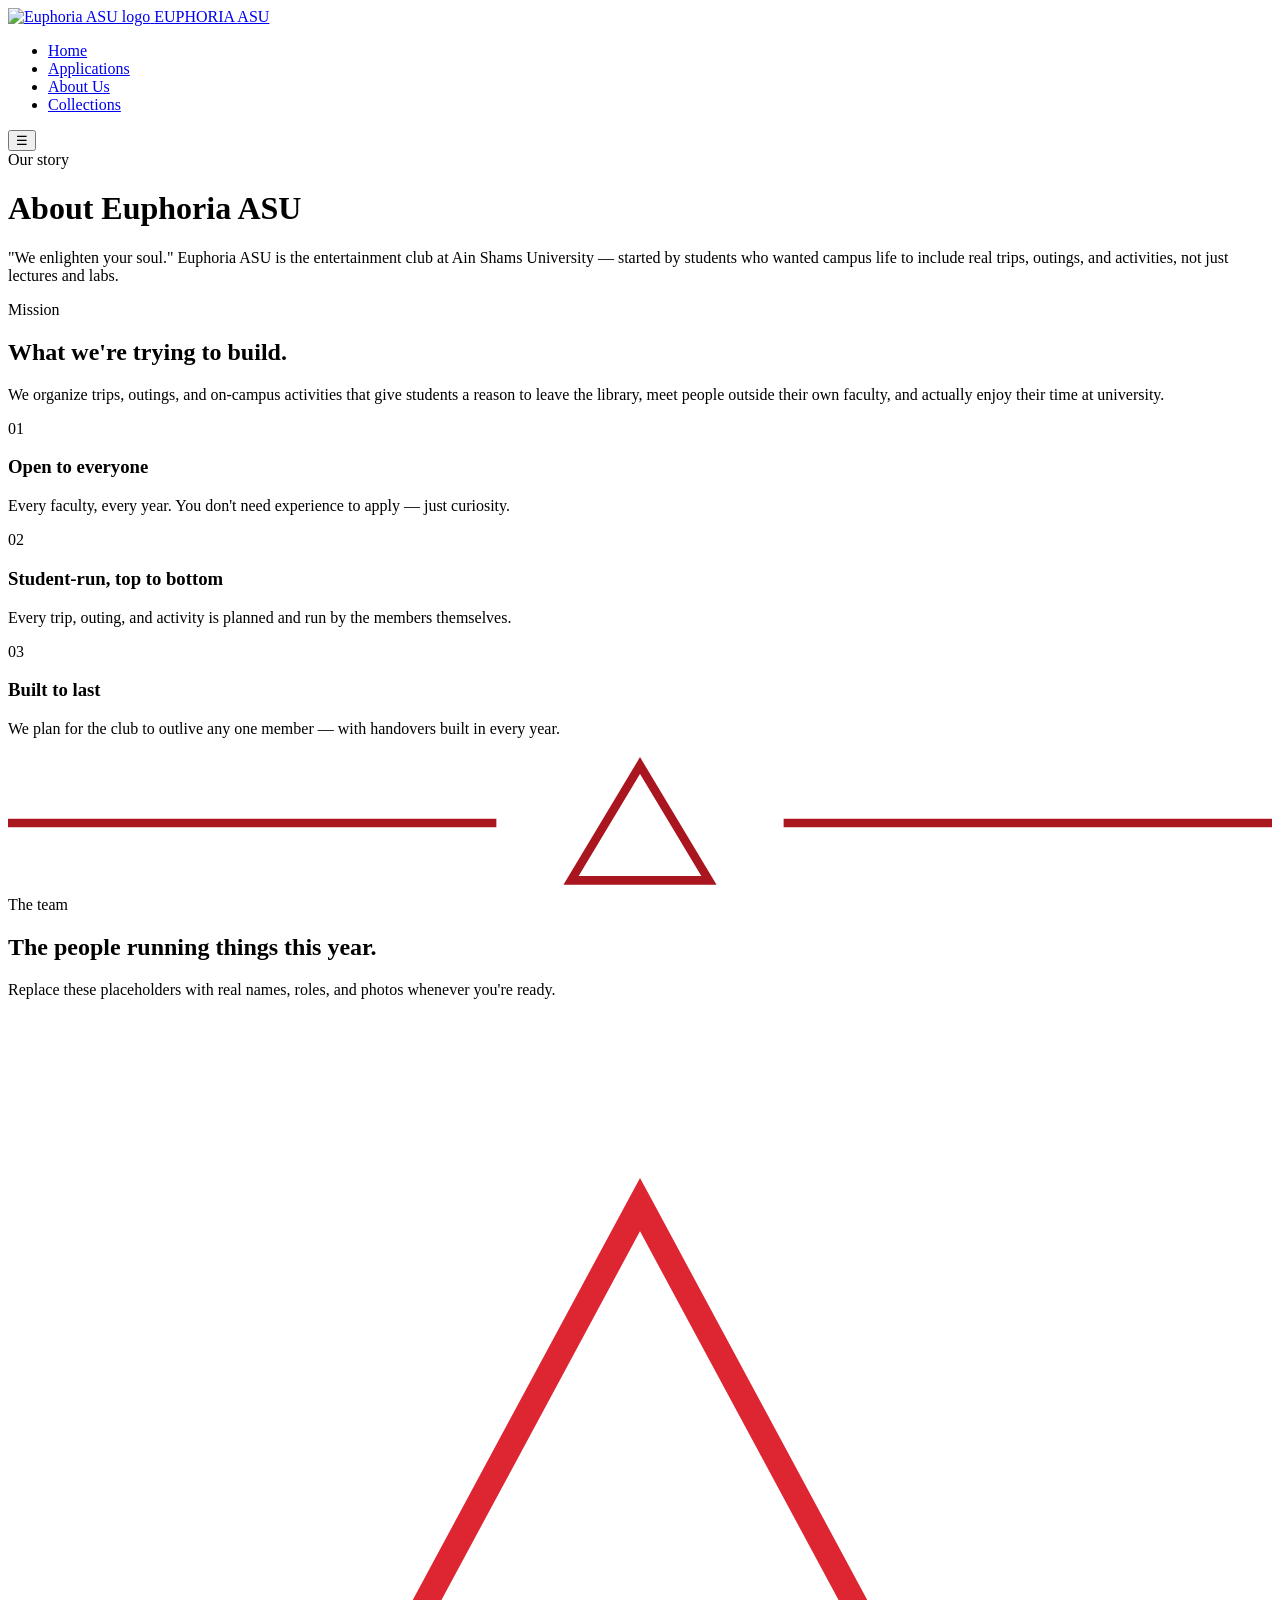
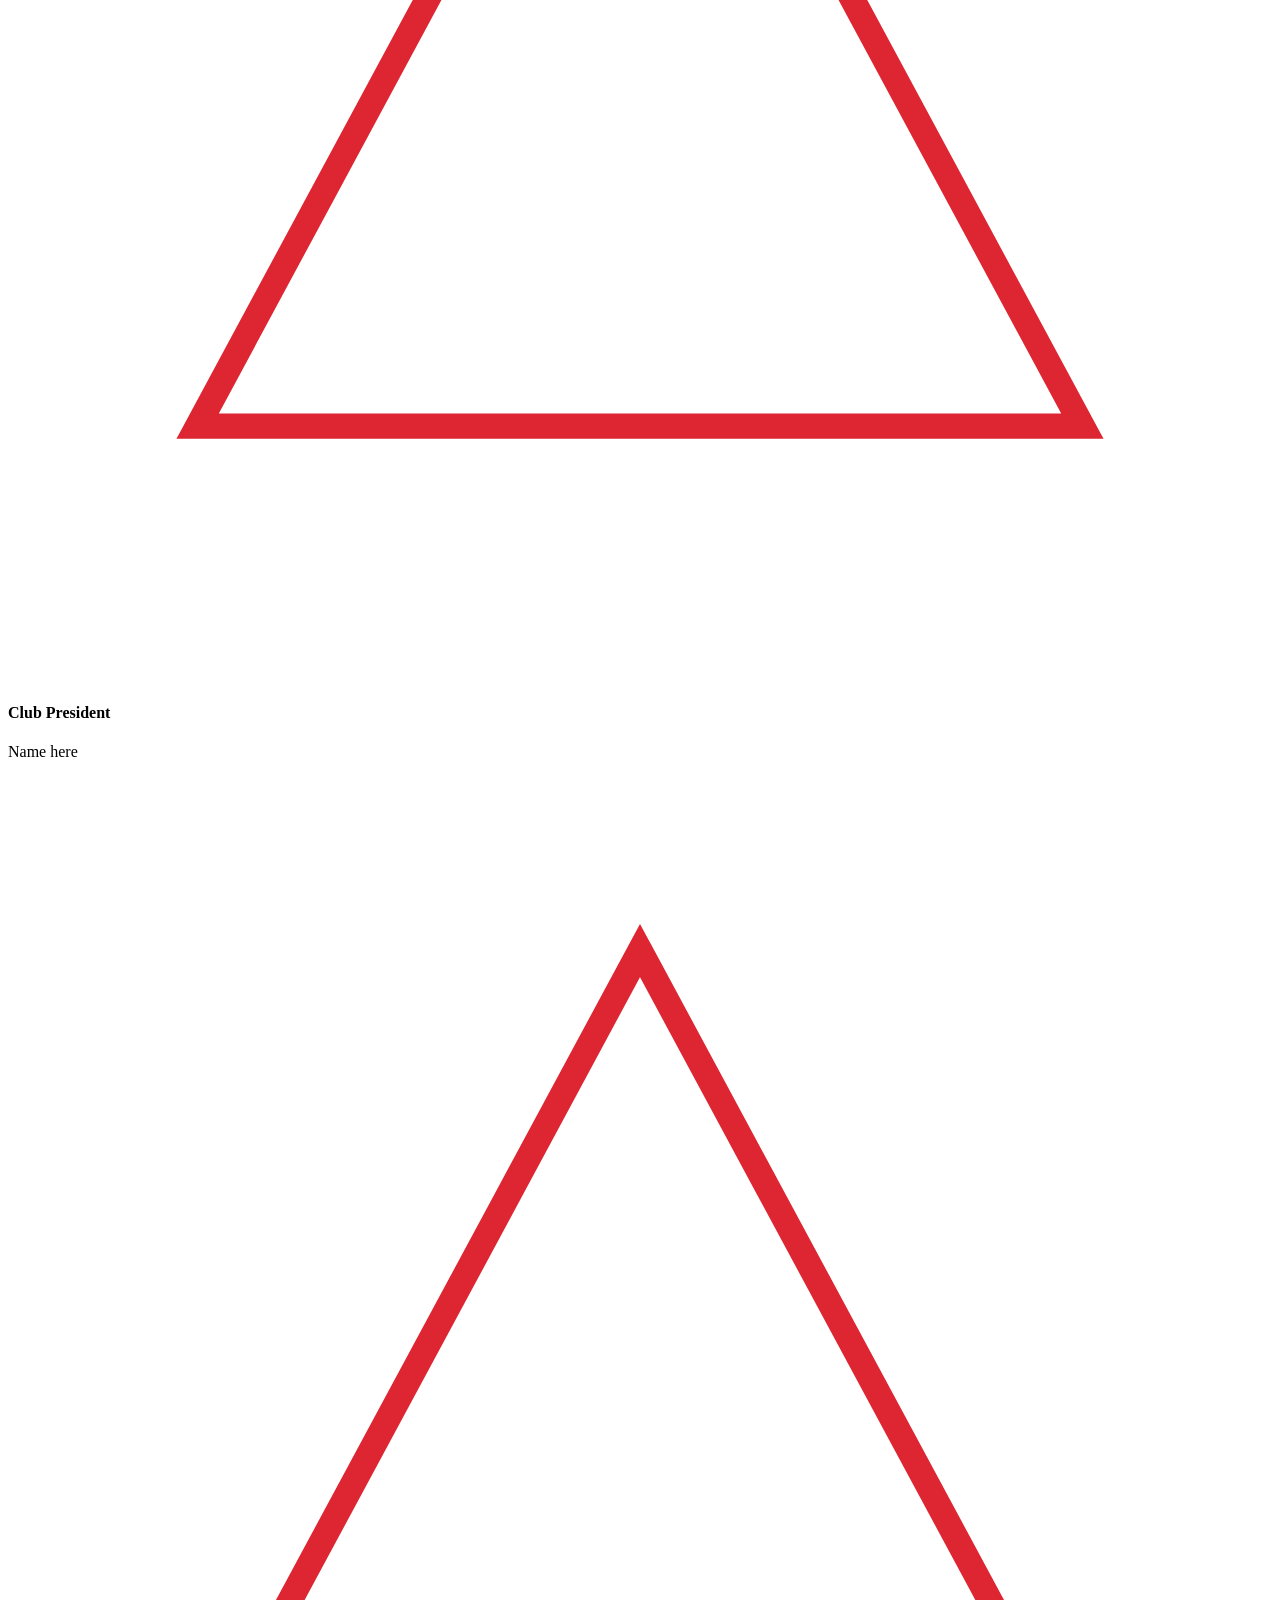
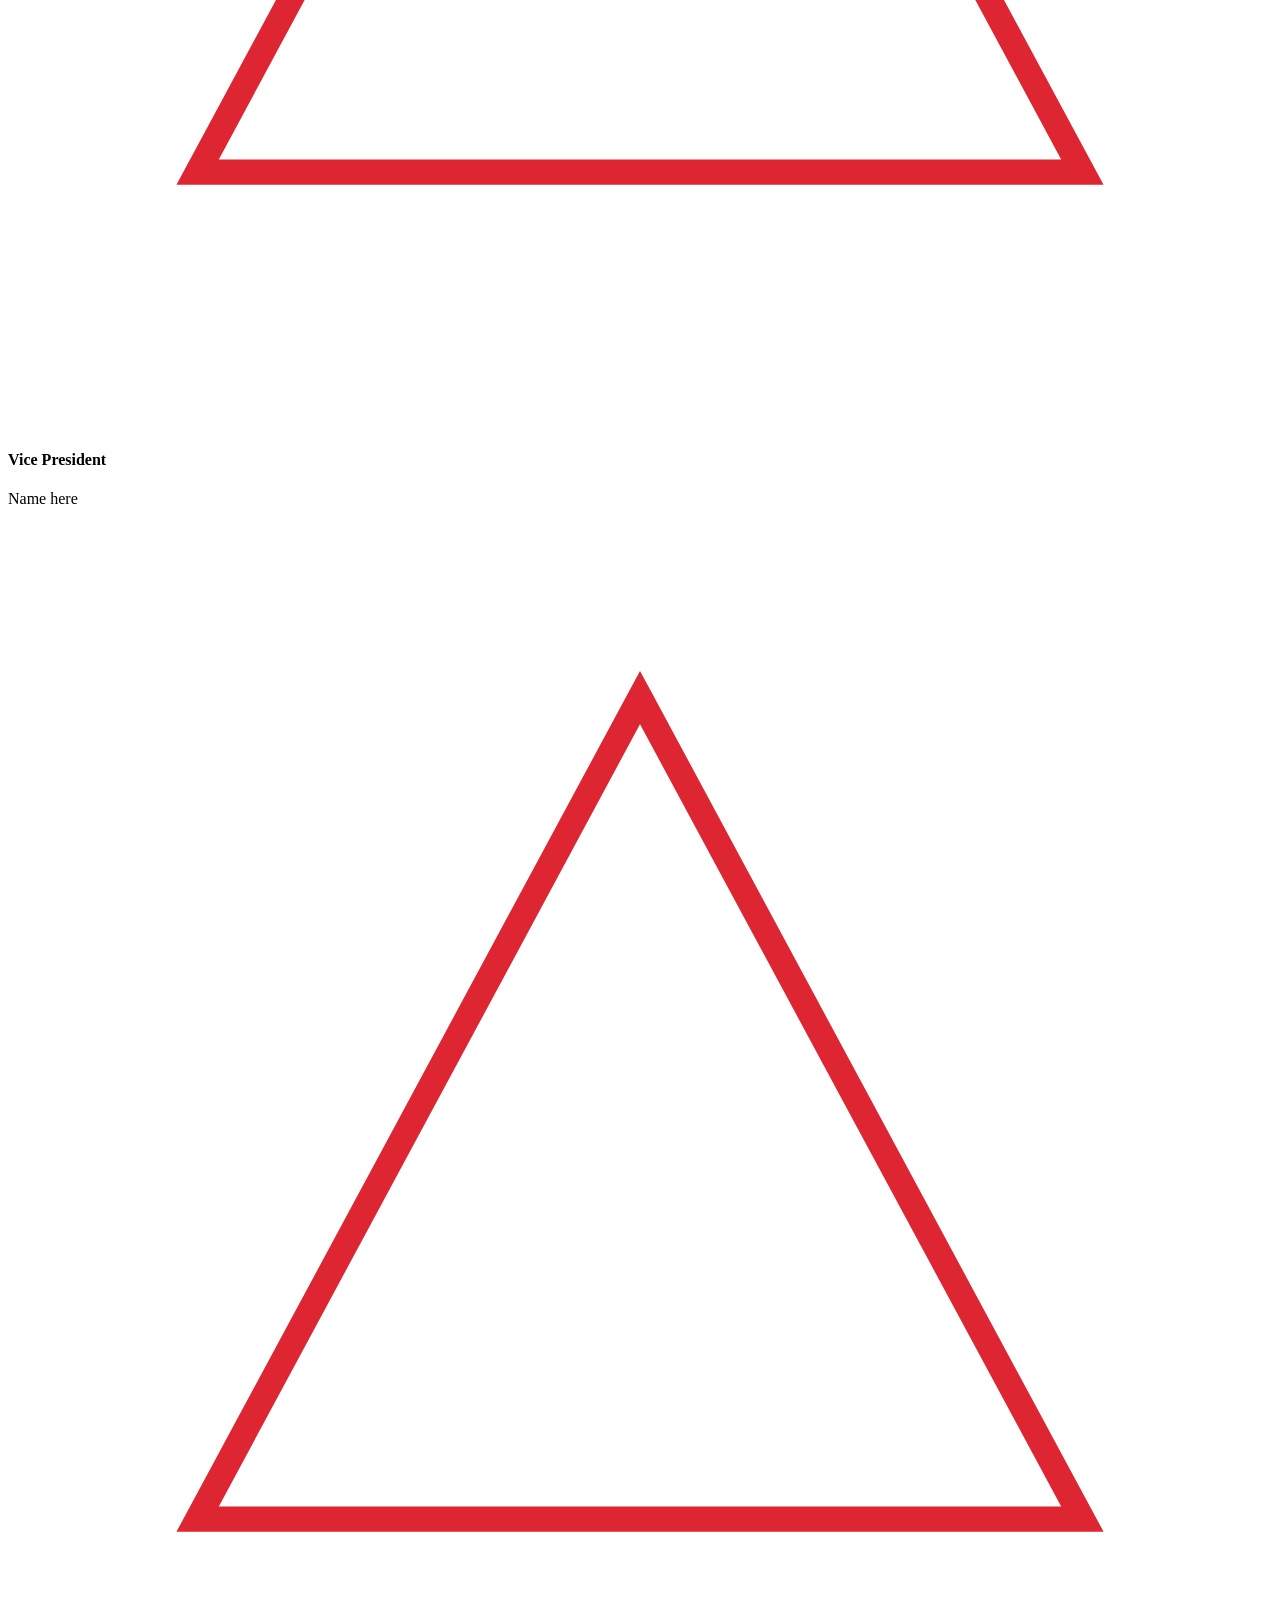
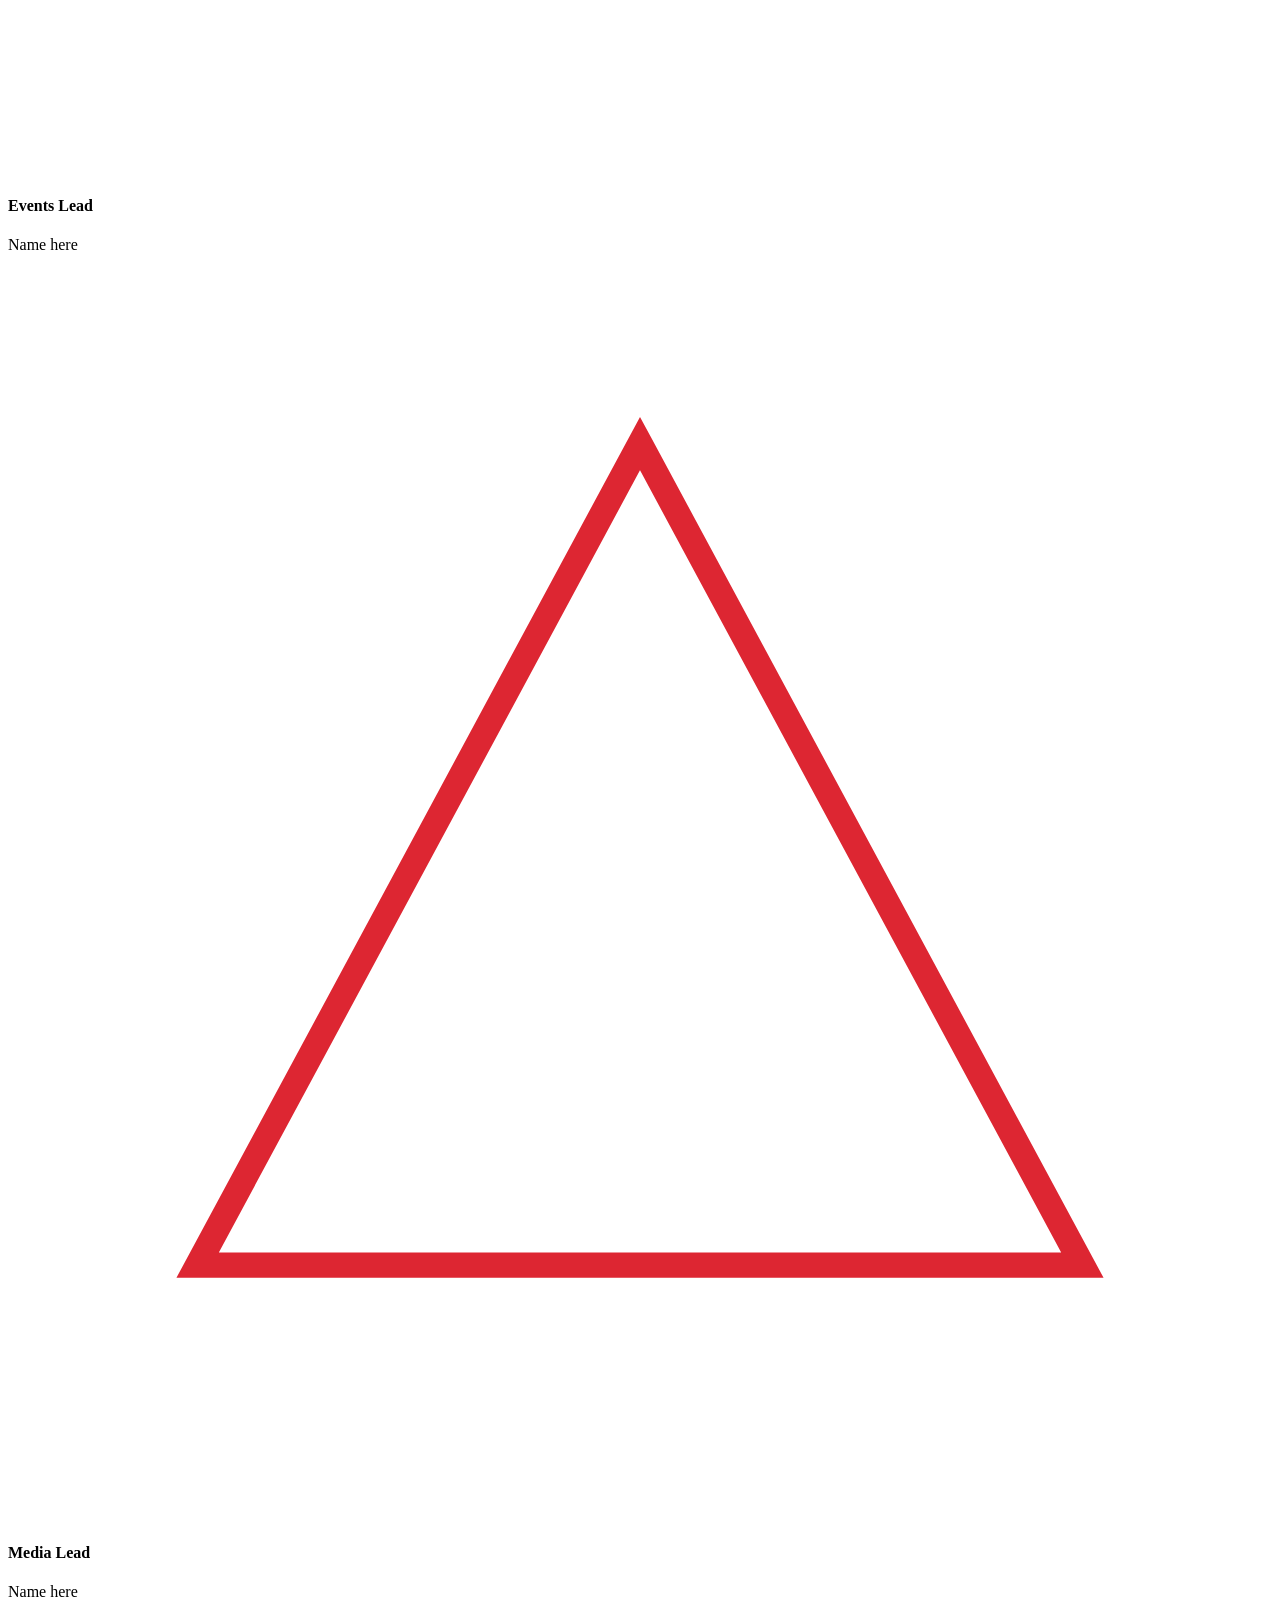
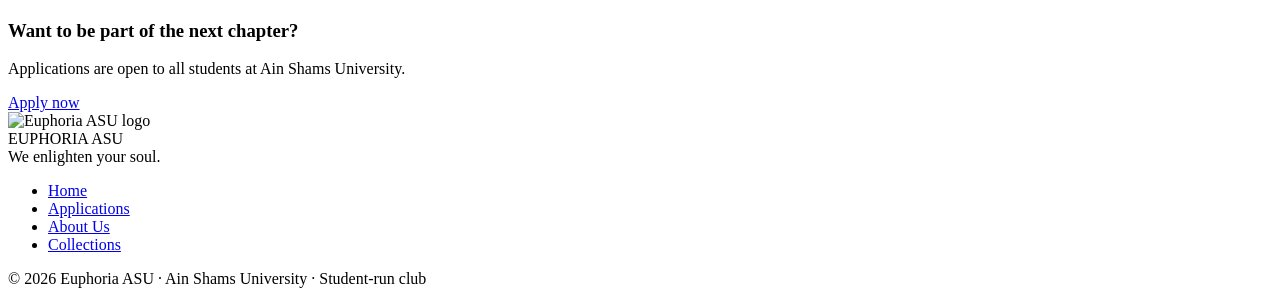
==== about.html @ 0706fc9a "Add files via upload" ====
<!doctype html>
<html lang="en">
<head>
<meta charset="UTF-8">
<meta name="viewport" content="width=device-width, initial-scale=1.0">
<title>About Us — Euphoria ASU</title>
<meta name="description" content="Learn about Euphoria ASU, a student club at Ain Shams University — our mission, values, and the team behind it.">
<link rel="icon" href="assets/logo.png">
<link rel="preconnect" href="https://fonts.googleapis.com">
<link rel="preconnect" href="https://fonts.gstatic.com" crossorigin>
<link href="https://fonts.googleapis.com/css2?family=Unbounded:wght@500;700&family=Manrope:wght@400;500;700&display=swap" rel="stylesheet">
<link rel="stylesheet" href="css/style.css">
</head>
<body>

<header class="site-header">
  <div class="wrap">
    <a href="index.html" class="brand">
      <img src="assets/logo.png" alt="Euphoria ASU logo">
      <span class="brand-name">EUPHORIA <span>ASU</span></span>
    </a>
    <nav>
      <ul class="nav-links">
        <li><a href="index.html">Home</a></li>
        <li><a href="applications.html">Applications</a></li>
        <li><a href="about.html" class="active">About Us</a></li>
        <li><a href="collections.html">Collections</a></li>
      </ul>
    </nav>
    <button class="nav-toggle" aria-label="Toggle menu">☰</button>
  </div>
</header>

<div class="page-header">
  <div class="wrap">
    <div class="eyebrow">Our story</div>
    <h1>About Euphoria ASU</h1>
    <p class="lede"><em style="color:var(--red-bright); font-style:normal;">"We enlighten your soul."</em> Euphoria ASU is the entertainment club at Ain Shams University — started by students who wanted campus life to include real trips, outings, and activities, not just lectures and labs.</p>
  </div>
</div>

<section class="block">
  <div class="wrap">
    <div class="section-head">
      <div class="eyebrow">Mission</div>
      <h2>What we're trying to build.</h2>
      <p>We organize trips, outings, and on-campus activities that give students a reason to leave the library, meet people outside their own faculty, and actually enjoy their time at university.</p>
    </div>
    <div class="grid-3">
      <div class="cell">
        <span class="num">01</span>
        <h3>Open to everyone</h3>
        <p>Every faculty, every year. You don't need experience to apply — just curiosity.</p>
      </div>
      <div class="cell">
        <span class="num">02</span>
        <h3>Student-run, top to bottom</h3>
        <p>Every trip, outing, and activity is planned and run by the members themselves.</p>
      </div>
      <div class="cell">
        <span class="num">03</span>
        <h3>Built to last</h3>
        <p>We plan for the club to outlive any one member — with handovers built in every year.</p>
      </div>
    </div>
  </div>
</section>

<div class="divider">
  <svg viewBox="0 0 220 24" xmlns="http://www.w3.org/2000/svg" fill="none" stroke="#a91620" stroke-width="1.5">
    <line x1="0" y1="12" x2="85" y2="12"/>
    <polygon points="110,2 122,22 98,22"/>
    <line x1="135" y1="12" x2="220" y2="12"/>
  </svg>
</div>

<section class="block">
  <div class="wrap">
    <div class="section-head">
      <div class="eyebrow">The team</div>
      <h2>The people running things this year.</h2>
      <p>Replace these placeholders with real names, roles, and photos whenever you're ready.</p>
    </div>
    <div class="team-grid">
      <div class="team-card">
        <div class="team-avatar">
          <svg viewBox="0 0 100 100" fill="none" stroke="#dd2632" stroke-width="2"><polygon points="50,15 85,80 15,80"/></svg>
        </div>
        <h4>Club President</h4>
        <div class="role">Name here</div>
      </div>
      <div class="team-card">
        <div class="team-avatar">
          <svg viewBox="0 0 100 100" fill="none" stroke="#dd2632" stroke-width="2"><polygon points="50,15 85,80 15,80"/></svg>
        </div>
        <h4>Vice President</h4>
        <div class="role">Name here</div>
      </div>
      <div class="team-card">
        <div class="team-avatar">
          <svg viewBox="0 0 100 100" fill="none" stroke="#dd2632" stroke-width="2"><polygon points="50,15 85,80 15,80"/></svg>
        </div>
        <h4>Events Lead</h4>
        <div class="role">Name here</div>
      </div>
      <div class="team-card">
        <div class="team-avatar">
          <svg viewBox="0 0 100 100" fill="none" stroke="#dd2632" stroke-width="2"><polygon points="50,15 85,80 15,80"/></svg>
        </div>
        <h4>Media Lead</h4>
        <div class="role">Name here</div>
      </div>
    </div>
  </div>
</section>

<section class="block">
  <div class="wrap">
    <div class="banner">
      <div>
        <h3>Want to be part of the next chapter?</h3>
        <p>Applications are open to all students at Ain Shams University.</p>
      </div>
      <a href="applications.html" class="btn btn-primary">Apply now</a>
    </div>
  </div>
</section>

<footer class="site-footer">
  <div class="wrap">
    <div class="footer-top">
      <div class="footer-brand">
        <img src="assets/logo.png" alt="Euphoria ASU logo">
        <div>
          <span class="brand-name">EUPHORIA <span>ASU</span></span>
          <div class="footer-tagline">We enlighten your soul.</div>
        </div>
      </div>
      <ul class="footer-links">
        <li><a href="index.html">Home</a></li>
        <li><a href="applications.html">Applications</a></li>
        <li><a href="about.html">About Us</a></li>
        <li><a href="collections.html">Collections</a></li>
      </ul>
    </div>
    <div class="footer-bottom">
      &copy; <span id="year"></span> Euphoria ASU · Ain Shams University · Student-run club
    </div>
  </div>
</footer>

<script src="js/main.js"></script>
<script>document.getElementById("year").textContent = new Date().getFullYear();</script>
</body>
</html>
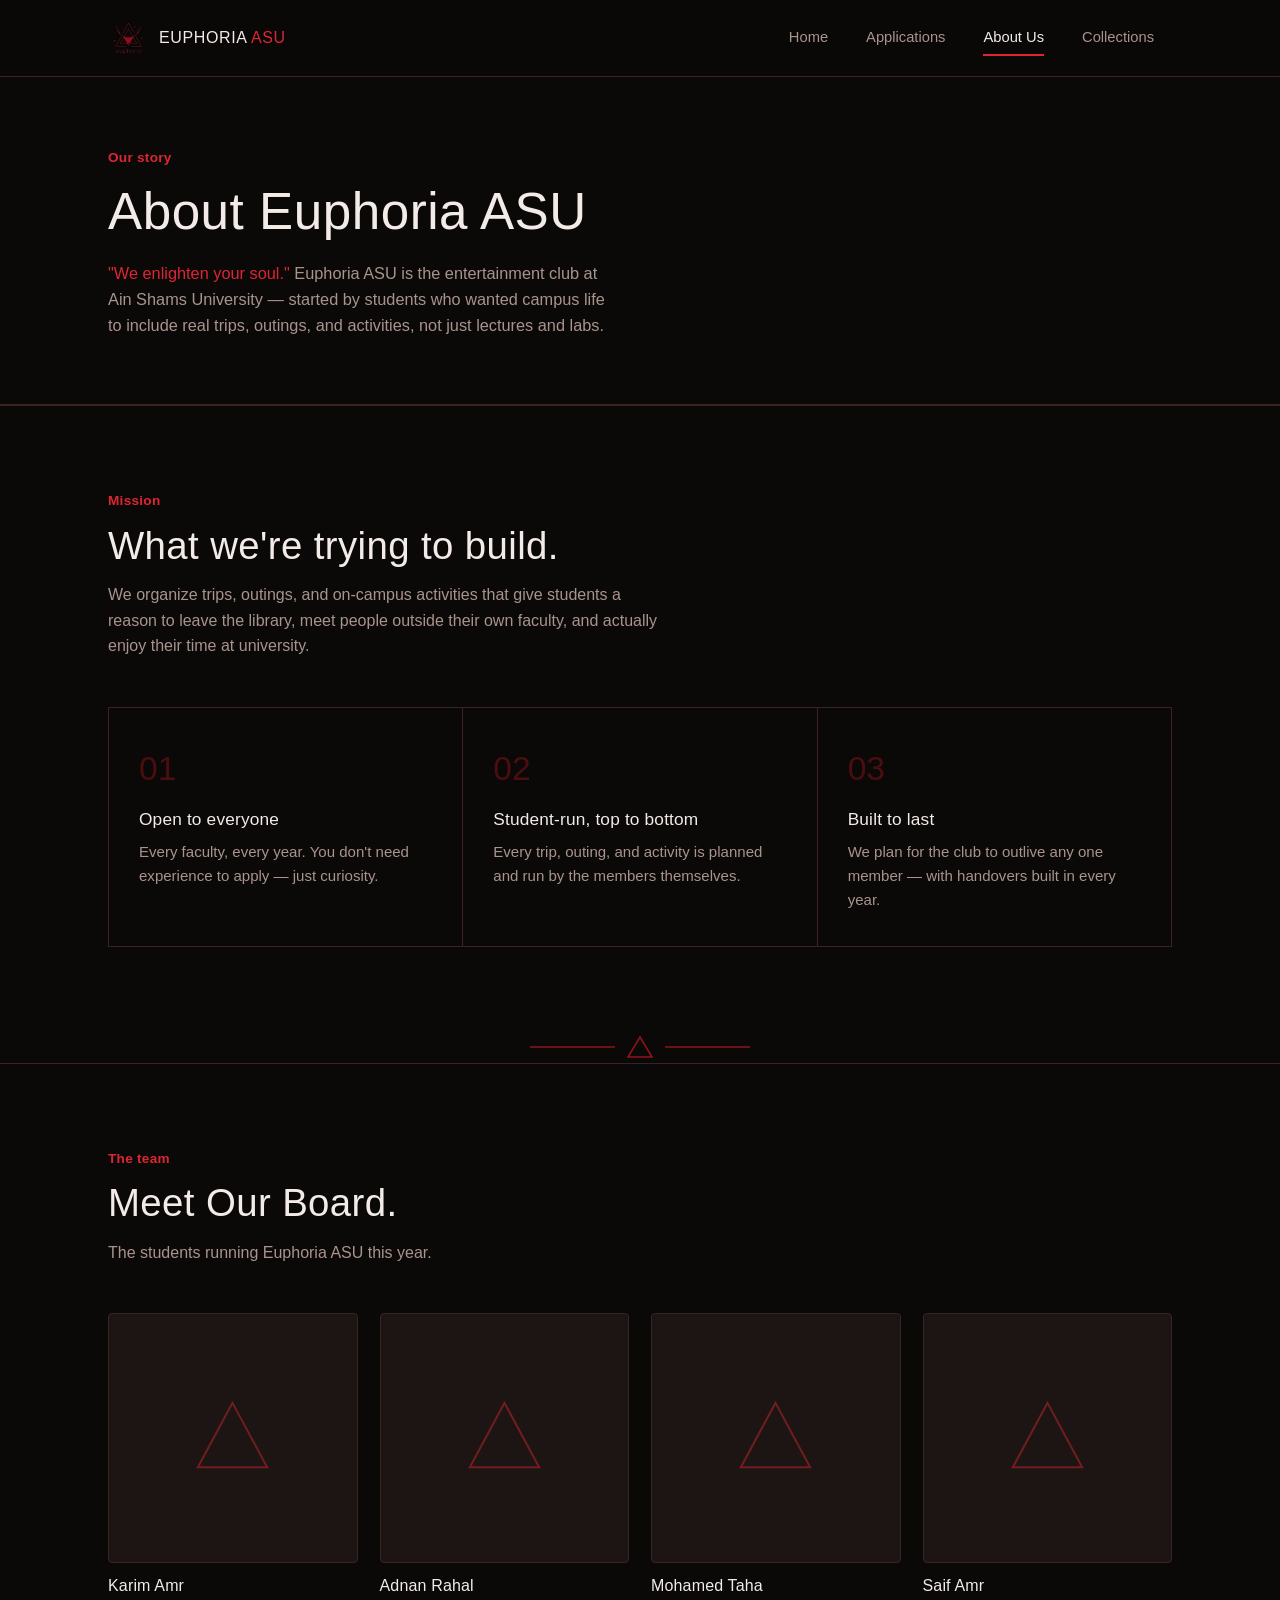
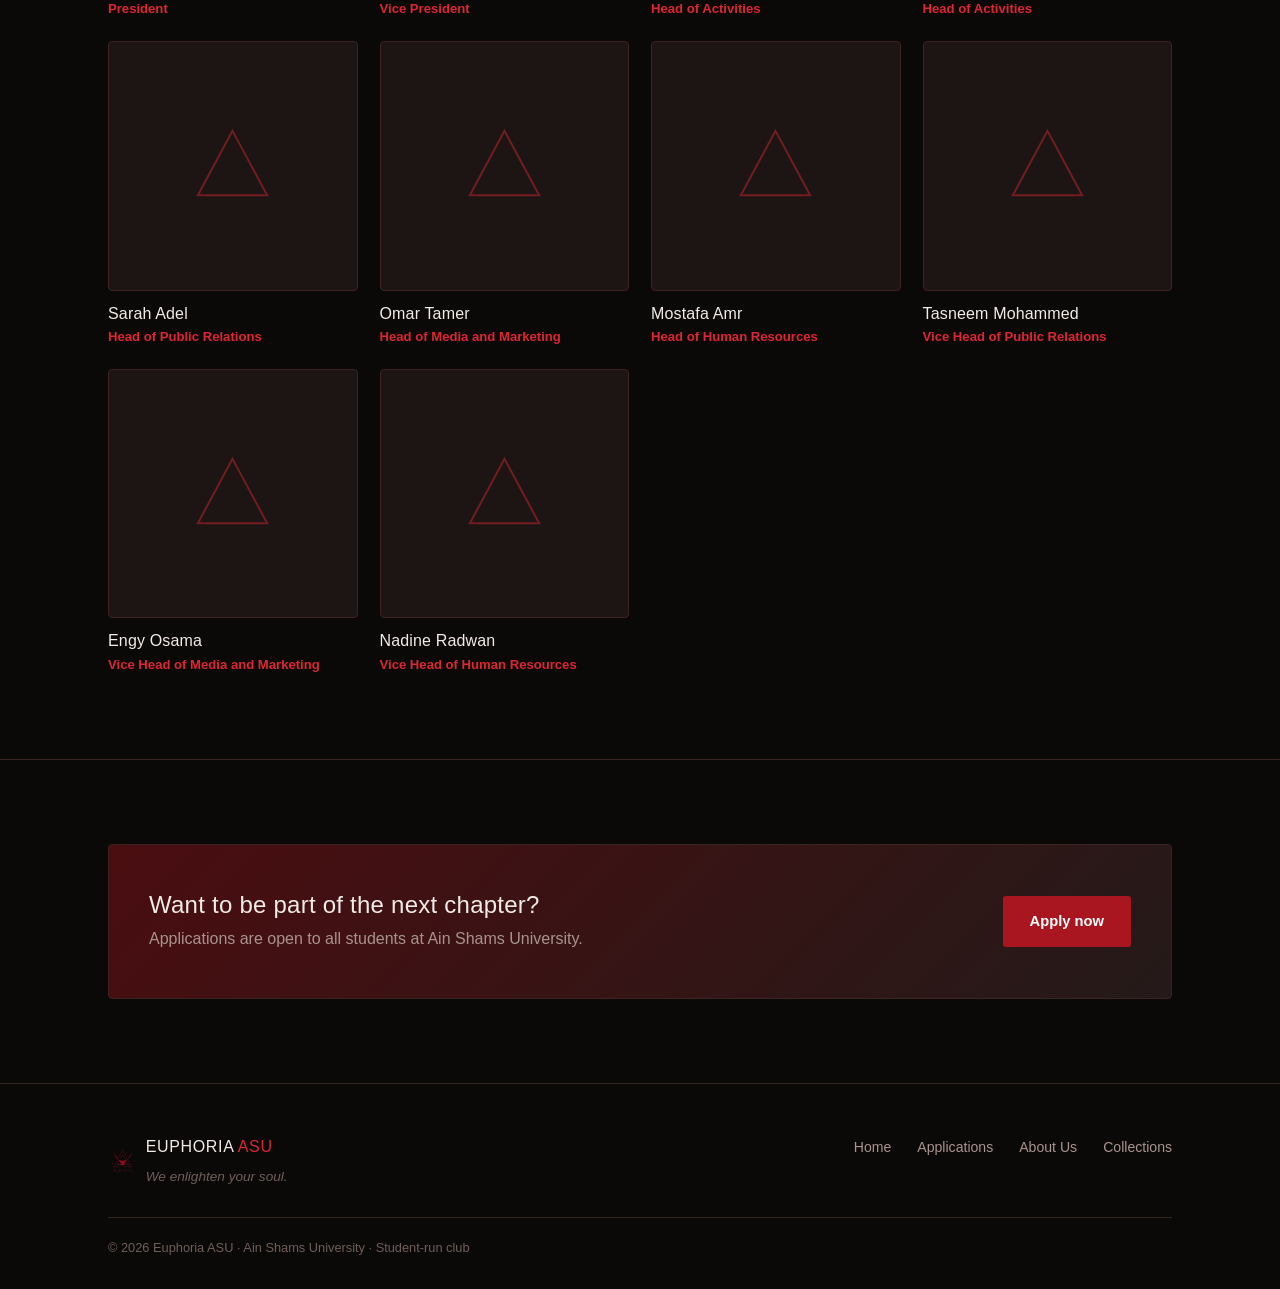
==== commit 25565a6d: "Add files via upload" ====
--- a/about.html
+++ b/about.html
@@ -41,23 +41,23 @@
 
 <section class="block">
   <div class="wrap">
-    <div class="section-head">
+    <div class="section-head reveal">
       <div class="eyebrow">Mission</div>
       <h2>What we're trying to build.</h2>
       <p>We organize trips, outings, and on-campus activities that give students a reason to leave the library, meet people outside their own faculty, and actually enjoy their time at university.</p>
     </div>
     <div class="grid-3">
-      <div class="cell">
+      <div class="cell reveal">
         <span class="num">01</span>
         <h3>Open to everyone</h3>
         <p>Every faculty, every year. You don't need experience to apply — just curiosity.</p>
       </div>
-      <div class="cell">
+      <div class="cell reveal">
         <span class="num">02</span>
         <h3>Student-run, top to bottom</h3>
         <p>Every trip, outing, and activity is planned and run by the members themselves.</p>
       </div>
-      <div class="cell">
+      <div class="cell reveal">
         <span class="num">03</span>
         <h3>Built to last</h3>
         <p>We plan for the club to outlive any one member — with handovers built in every year.</p>
@@ -76,39 +76,81 @@
 
 <section class="block">
   <div class="wrap">
-    <div class="section-head">
+    <div class="section-head reveal">
       <div class="eyebrow">The team</div>
-      <h2>The people running things this year.</h2>
-      <p>Replace these placeholders with real names, roles, and photos whenever you're ready.</p>
+      <h2>Meet Our Board.</h2>
+      <p>The students running Euphoria ASU this year.</p>
     </div>
     <div class="team-grid">
-      <div class="team-card">
+      <div class="team-card reveal">
         <div class="team-avatar">
           <svg viewBox="0 0 100 100" fill="none" stroke="#dd2632" stroke-width="2"><polygon points="50,15 85,80 15,80"/></svg>
         </div>
-        <h4>Club President</h4>
-        <div class="role">Name here</div>
+        <h4>Karim Amr</h4>
+        <div class="role">President</div>
       </div>
-      <div class="team-card">
+      <div class="team-card reveal">
         <div class="team-avatar">
           <svg viewBox="0 0 100 100" fill="none" stroke="#dd2632" stroke-width="2"><polygon points="50,15 85,80 15,80"/></svg>
         </div>
-        <h4>Vice President</h4>
-        <div class="role">Name here</div>
+        <h4>Adnan Rahal</h4>
+        <div class="role">Vice President</div>
       </div>
-      <div class="team-card">
+      <div class="team-card reveal">
         <div class="team-avatar">
           <svg viewBox="0 0 100 100" fill="none" stroke="#dd2632" stroke-width="2"><polygon points="50,15 85,80 15,80"/></svg>
         </div>
-        <h4>Events Lead</h4>
-        <div class="role">Name here</div>
+        <h4>Mohamed Taha</h4>
+        <div class="role">Head of Activities</div>
       </div>
-      <div class="team-card">
+      <div class="team-card reveal">
         <div class="team-avatar">
           <svg viewBox="0 0 100 100" fill="none" stroke="#dd2632" stroke-width="2"><polygon points="50,15 85,80 15,80"/></svg>
         </div>
-        <h4>Media Lead</h4>
-        <div class="role">Name here</div>
+        <h4>Saif Amr</h4>
+        <div class="role">Head of Activities</div>
+      </div>
+      <div class="team-card reveal">
+        <div class="team-avatar">
+          <svg viewBox="0 0 100 100" fill="none" stroke="#dd2632" stroke-width="2"><polygon points="50,15 85,80 15,80"/></svg>
+        </div>
+        <h4>Sarah Adel</h4>
+        <div class="role">Head of Public Relations</div>
+      </div>
+      <div class="team-card reveal">
+        <div class="team-avatar">
+          <svg viewBox="0 0 100 100" fill="none" stroke="#dd2632" stroke-width="2"><polygon points="50,15 85,80 15,80"/></svg>
+        </div>
+        <h4>Omar Tamer</h4>
+        <div class="role">Head of Media and Marketing</div>
+      </div>
+      <div class="team-card reveal">
+        <div class="team-avatar">
+          <svg viewBox="0 0 100 100" fill="none" stroke="#dd2632" stroke-width="2"><polygon points="50,15 85,80 15,80"/></svg>
+        </div>
+        <h4>Mostafa Amr</h4>
+        <div class="role">Head of Human Resources</div>
+      </div>
+      <div class="team-card reveal">
+        <div class="team-avatar">
+          <svg viewBox="0 0 100 100" fill="none" stroke="#dd2632" stroke-width="2"><polygon points="50,15 85,80 15,80"/></svg>
+        </div>
+        <h4>Tasneem Mohammed</h4>
+        <div class="role">Vice Head of Public Relations</div>
+      </div>
+      <div class="team-card reveal">
+        <div class="team-avatar">
+          <svg viewBox="0 0 100 100" fill="none" stroke="#dd2632" stroke-width="2"><polygon points="50,15 85,80 15,80"/></svg>
+        </div>
+        <h4>Engy Osama</h4>
+        <div class="role">Vice Head of Media and Marketing</div>
+      </div>
+      <div class="team-card reveal">
+        <div class="team-avatar">
+          <svg viewBox="0 0 100 100" fill="none" stroke="#dd2632" stroke-width="2"><polygon points="50,15 85,80 15,80"/></svg>
+        </div>
+        <h4>Nadine Radwan</h4>
+        <div class="role">Vice Head of Human Resources</div>
       </div>
     </div>
   </div>
@@ -116,7 +158,7 @@
 
 <section class="block">
   <div class="wrap">
-    <div class="banner">
+    <div class="banner reveal">
       <div>
         <h3>Want to be part of the next chapter?</h3>
         <p>Applications are open to all students at Ain Shams University.</p>
--- a/css/style.css
+++ b/css/style.css
@@ -0,0 +1,791 @@
+/* ==========================================================================
+   Euphoria ASU — design tokens
+   ========================================================================== */
+
+:root {
+  --bg: #0b0908;
+  --bg-alt: #130f0e;
+  --surface: #1c1514;
+  --surface-2: #241a19;
+  --line: #3a2422;
+  --red-deep: #4a0d10;
+  --red: #a91620;
+  --red-bright: #dd2632;
+  --text: #f2ebe7;
+  --text-muted: #a9938d;
+  --text-faint: #6f5e5a;
+
+  --font-display: "Unbounded", "Segoe UI", sans-serif;
+  --font-body: "Manrope", "Segoe UI", sans-serif;
+
+  --container: 1120px;
+}
+
+* { box-sizing: border-box; }
+
+html {
+  scroll-behavior: smooth;
+}
+
+body {
+  margin: 0;
+  background: var(--bg);
+  color: var(--text);
+  font-family: var(--font-body);
+  font-size: 16px;
+  line-height: 1.6;
+  -webkit-font-smoothing: antialiased;
+}
+
+img { max-width: 100%; display: block; }
+
+a {
+  color: inherit;
+  text-decoration: none;
+}
+
+::selection {
+  background: var(--red);
+  color: var(--text);
+}
+
+:focus-visible {
+  outline: 2px solid var(--red-bright);
+  outline-offset: 3px;
+}
+
+h1, h2, h3, h4 {
+  font-family: var(--font-display);
+  font-weight: 500;
+  line-height: 1.15;
+  margin: 0;
+  letter-spacing: 0.01em;
+}
+
+p { margin: 0 0 1em; color: var(--text-muted); max-width: 62ch; }
+
+.wrap {
+  max-width: var(--container);
+  margin: 0 auto;
+  padding: 0 28px;
+}
+
+/* ==========================================================================
+   Header / nav
+   ========================================================================== */
+
+.site-header {
+  position: sticky;
+  top: 0;
+  z-index: 50;
+  background: rgba(11, 9, 8, 0.86);
+  backdrop-filter: blur(10px);
+  border-bottom: 1px solid var(--line);
+}
+
+.site-header .wrap {
+  display: flex;
+  align-items: center;
+  justify-content: space-between;
+  height: 76px;
+}
+
+.brand {
+  display: flex;
+  align-items: center;
+  gap: 12px;
+}
+
+.brand img {
+  height: 42px;
+  width: auto;
+}
+
+.brand-name {
+  font-family: var(--font-display);
+  font-size: 1rem;
+  letter-spacing: 0.04em;
+  color: var(--text);
+}
+
+.brand-name span { color: var(--red-bright); }
+
+.nav-links {
+  display: flex;
+  gap: 2px;
+  list-style: none;
+  margin: 0;
+  padding: 0;
+}
+
+.nav-links a {
+  display: block;
+  padding: 10px 18px;
+  font-size: 0.92rem;
+  color: var(--text-muted);
+  border-radius: 3px;
+  transition: color 0.2s ease;
+  position: relative;
+}
+
+.nav-links a:hover { color: var(--text); }
+
+.nav-links a.active { color: var(--text); }
+
+.nav-links a.active::after {
+  content: "";
+  position: absolute;
+  left: 18px;
+  right: 18px;
+  bottom: 4px;
+  height: 2px;
+  background: var(--red-bright);
+}
+
+.nav-toggle {
+  display: none;
+  background: none;
+  border: 1px solid var(--line);
+  border-radius: 4px;
+  color: var(--text);
+  width: 42px;
+  height: 42px;
+  align-items: center;
+  justify-content: center;
+  cursor: pointer;
+}
+
+@media (max-width: 780px) {
+  .nav-toggle { display: flex; }
+
+  .nav-links {
+    position: absolute;
+    top: 76px;
+    left: 0;
+    right: 0;
+    flex-direction: column;
+    background: var(--bg-alt);
+    border-bottom: 1px solid var(--line);
+    padding: 10px 24px 20px;
+    gap: 4px;
+    display: none;
+  }
+
+  .nav-links.open { display: flex; }
+
+  .nav-links a { padding: 12px 6px; }
+}
+
+/* ==========================================================================
+   Buttons
+   ========================================================================== */
+
+.btn {
+  display: inline-flex;
+  align-items: center;
+  gap: 8px;
+  font-family: var(--font-body);
+  font-weight: 700;
+  font-size: 0.92rem;
+  padding: 13px 26px;
+  border-radius: 3px;
+  border: 1px solid transparent;
+  cursor: pointer;
+  transition: transform 0.15s ease, background 0.2s ease, border-color 0.2s ease;
+}
+
+.btn-primary {
+  background: var(--red);
+  color: #fff;
+}
+
+.btn-primary:hover {
+  background: var(--red-bright);
+  transform: translateY(-1px);
+}
+
+.btn-ghost {
+  background: transparent;
+  border-color: var(--line);
+  color: var(--text);
+}
+
+.btn-ghost:hover {
+  border-color: var(--red);
+  color: var(--text);
+}
+
+/* ==========================================================================
+   Triangle divider (matches the logo's geometric mark)
+   ========================================================================== */
+
+.divider {
+  display: flex;
+  justify-content: center;
+  padding: 4px 0;
+  opacity: 0.85;
+}
+
+.divider svg { width: 220px; height: auto; }
+
+/* ==========================================================================
+   Hero
+   ========================================================================== */
+
+.hero {
+  position: relative;
+  padding: 110px 0 90px;
+  overflow: hidden;
+}
+
+.hero .wrap {
+  display: grid;
+  grid-template-columns: 1.15fr 0.85fr;
+  gap: 40px;
+  align-items: center;
+}
+
+.eyebrow {
+  color: var(--red-bright);
+  font-size: 0.85rem;
+  font-weight: 700;
+  margin-bottom: 18px;
+  letter-spacing: 0.02em;
+}
+
+.hero h1 {
+  font-size: clamp(2.6rem, 5vw, 4.2rem);
+  color: var(--text);
+  margin-bottom: 22px;
+}
+
+.hero h1 em {
+  font-style: normal;
+  color: var(--red-bright);
+}
+
+.hero p.lede {
+  font-size: 1.08rem;
+  max-width: 46ch;
+  margin-bottom: 34px;
+}
+
+.hero-actions {
+  display: flex;
+  gap: 14px;
+  flex-wrap: wrap;
+}
+
+.hero-mark {
+  display: flex;
+  justify-content: center;
+  align-items: center;
+}
+
+.hero-mark svg,
+.hero-mark img {
+  width: 100%;
+  max-width: 320px;
+  height: auto;
+  filter: drop-shadow(0 0 42px rgba(221, 38, 42, 0.32));
+}
+
+@media (max-width: 860px) {
+  .hero .wrap { grid-template-columns: 1fr; }
+  .hero-mark { order: -1; max-width: 220px; margin: 0 auto 10px; }
+  .hero { padding: 60px 0 50px; text-align: left; }
+}
+
+/* ==========================================================================
+   Sections
+   ========================================================================== */
+
+section.block {
+  padding: 84px 0;
+  border-top: 1px solid var(--line);
+}
+
+.section-head {
+  max-width: 640px;
+  margin-bottom: 48px;
+}
+
+.section-head .eyebrow { margin-bottom: 12px; }
+
+.section-head h2 {
+  font-size: clamp(1.7rem, 3vw, 2.4rem);
+  color: var(--text);
+  margin-bottom: 14px;
+}
+
+/* Mission / value grid */
+
+.grid-3 {
+  display: grid;
+  grid-template-columns: repeat(3, 1fr);
+  gap: 1px;
+  background: var(--line);
+  border: 1px solid var(--line);
+}
+
+.grid-3 .cell {
+  background: var(--bg);
+  padding: 34px 30px;
+}
+
+.cell .num {
+  font-family: var(--font-display);
+  color: var(--red-deep);
+  font-size: 2.1rem;
+  display: block;
+  margin-bottom: 14px;
+}
+
+.cell h3 {
+  font-size: 1.08rem;
+  color: var(--text);
+  margin-bottom: 10px;
+}
+
+.cell p { margin: 0; font-size: 0.94rem; }
+
+@media (max-width: 780px) {
+  .grid-3 { grid-template-columns: 1fr; }
+}
+
+/* Highlight / CTA banner */
+
+.banner {
+  background: linear-gradient(135deg, var(--red-deep), var(--surface-2));
+  border: 1px solid var(--line);
+  border-radius: 4px;
+  padding: 46px 40px;
+  display: flex;
+  align-items: center;
+  justify-content: space-between;
+  gap: 30px;
+  flex-wrap: wrap;
+}
+
+.banner h3 {
+  color: var(--text);
+  font-size: 1.5rem;
+  margin-bottom: 8px;
+}
+
+.banner p { margin: 0; }
+
+/* ==========================================================================
+   Cards (events, team, etc.)
+   ========================================================================== */
+
+.card-grid {
+  display: grid;
+  grid-template-columns: repeat(3, 1fr);
+  gap: 26px;
+}
+
+@media (max-width: 900px) {
+  .card-grid { grid-template-columns: repeat(2, 1fr); }
+}
+@media (max-width: 600px) {
+  .card-grid { grid-template-columns: 1fr; }
+}
+
+.card {
+  background: var(--surface);
+  border: 1px solid var(--line);
+  border-radius: 4px;
+  padding: 26px 24px;
+  transition: border-color 0.2s ease, transform 0.2s ease;
+}
+
+.card:hover {
+  border-color: var(--red);
+  transform: translateY(-3px);
+}
+
+.card .tag {
+  display: inline-block;
+  font-size: 0.75rem;
+  font-weight: 700;
+  color: var(--red-bright);
+  border: 1px solid var(--red-deep);
+  border-radius: 100px;
+  padding: 4px 12px;
+  margin-bottom: 16px;
+}
+
+.card h3 {
+  color: var(--text);
+  font-size: 1.12rem;
+  margin-bottom: 10px;
+}
+
+.card p { font-size: 0.94rem; margin: 0; }
+
+/* ==========================================================================
+   Upcoming events
+   ========================================================================== */
+
+.events-grid {
+  display: grid;
+  grid-template-columns: repeat(3, 1fr);
+  gap: 26px;
+}
+
+@media (max-width: 900px) {
+  .events-grid { grid-template-columns: repeat(2, 1fr); }
+}
+@media (max-width: 600px) {
+  .events-grid { grid-template-columns: 1fr; }
+}
+
+.event-card {
+  background: var(--surface);
+  border: 1px solid var(--line);
+  border-radius: 4px;
+  padding: 26px 24px;
+  display: flex;
+  gap: 18px;
+  transition: border-color 0.2s ease, transform 0.2s ease;
+}
+
+.event-card:hover {
+  border-color: var(--red);
+  transform: translateY(-3px);
+}
+
+.event-date {
+  flex: none;
+  width: 62px;
+  height: 62px;
+  border: 1px solid var(--red-deep);
+  border-radius: 3px;
+  display: flex;
+  flex-direction: column;
+  align-items: center;
+  justify-content: center;
+  background: var(--bg-alt);
+}
+
+.event-date .day {
+  font-family: var(--font-display);
+  color: var(--red-bright);
+  font-size: 1.25rem;
+  line-height: 1;
+}
+
+.event-date .month {
+  color: var(--text-faint);
+  font-size: 0.7rem;
+  font-weight: 700;
+  letter-spacing: 0.04em;
+  margin-top: 4px;
+}
+
+.event-body h3 {
+  color: var(--text);
+  font-size: 1.05rem;
+  margin-bottom: 6px;
+}
+
+.event-body p {
+  font-size: 0.9rem;
+  margin: 0 0 8px;
+}
+
+.event-meta {
+  font-size: 0.8rem;
+  color: var(--text-faint);
+}
+
+/* ==========================================================================
+   Timeline (applications page)
+   ========================================================================== */
+
+.timeline {
+  position: relative;
+  padding-left: 34px;
+  border-left: 2px solid var(--line);
+}
+
+.timeline-step {
+  position: relative;
+  padding-bottom: 44px;
+}
+
+.timeline-step:last-child { padding-bottom: 0; }
+
+.timeline-step::before {
+  content: "";
+  position: absolute;
+  left: -42px;
+  top: 4px;
+  width: 14px;
+  height: 14px;
+  background: var(--bg);
+  border: 2px solid var(--red-bright);
+  transform: rotate(45deg);
+}
+
+.timeline-step h3 {
+  color: var(--text);
+  font-size: 1.1rem;
+  margin-bottom: 8px;
+}
+
+.timeline-step p { margin: 0; font-size: 0.95rem; }
+
+/* ==========================================================================
+   Forms (applications page)
+   ========================================================================== */
+
+.app-form {
+  background: var(--surface);
+  border: 1px solid var(--line);
+  border-radius: 4px;
+  padding: 40px;
+}
+
+.field {
+  margin-bottom: 22px;
+}
+
+.field label {
+  display: block;
+  font-size: 0.86rem;
+  font-weight: 700;
+  color: var(--text);
+  margin-bottom: 8px;
+}
+
+.field input,
+.field select,
+.field textarea {
+  width: 100%;
+  background: var(--bg-alt);
+  border: 1px solid var(--line);
+  border-radius: 3px;
+  padding: 12px 14px;
+  color: var(--text);
+  font-family: var(--font-body);
+  font-size: 0.95rem;
+}
+
+.field input:focus,
+.field select:focus,
+.field textarea:focus {
+  border-color: var(--red);
+  outline: none;
+}
+
+.field textarea { resize: vertical; min-height: 110px; }
+
+.form-note {
+  background: var(--bg-alt);
+  border: 1px dashed var(--line);
+  border-radius: 4px;
+  padding: 16px 18px;
+  font-size: 0.86rem;
+  color: var(--text-faint);
+  margin-top: 24px;
+}
+
+.form-note strong { color: var(--text-muted); }
+
+/* ==========================================================================
+   Gallery (collections page)
+   ========================================================================== */
+
+.gallery {
+  display: grid;
+  grid-template-columns: repeat(3, 1fr);
+  gap: 18px;
+}
+
+@media (max-width: 900px) {
+  .gallery { grid-template-columns: repeat(2, 1fr); }
+}
+@media (max-width: 560px) {
+  .gallery { grid-template-columns: 1fr; }
+}
+
+.gallery-item {
+  position: relative;
+  aspect-ratio: 4 / 3;
+  border-radius: 4px;
+  overflow: hidden;
+  border: 1px solid var(--line);
+  background-color: var(--surface);
+  background-size: cover;
+  background-position: center;
+  display: flex;
+  align-items: center;
+  justify-content: center;
+}
+
+.gallery-item svg {
+  width: 46%;
+  opacity: 0.5;
+}
+
+.gallery-item .cap {
+  position: absolute;
+  left: 0; right: 0; bottom: 0;
+  padding: 12px 14px;
+  background: linear-gradient(to top, rgba(0,0,0,0.75), transparent);
+  font-size: 0.82rem;
+  color: var(--text-muted);
+}
+
+.gallery-item.placeholder .cap strong { color: var(--text); display:block; font-size: 0.9rem; margin-bottom: 2px; }
+
+/* filter tabs */
+.filters {
+  display: flex;
+  gap: 10px;
+  flex-wrap: wrap;
+  margin-bottom: 32px;
+}
+
+.filter-btn {
+  background: transparent;
+  border: 1px solid var(--line);
+  color: var(--text-muted);
+  padding: 8px 18px;
+  border-radius: 100px;
+  font-size: 0.86rem;
+  font-family: var(--font-body);
+  cursor: pointer;
+  transition: all 0.2s ease;
+}
+
+.filter-btn:hover { border-color: var(--red); color: var(--text); }
+
+.filter-btn.active {
+  background: var(--red);
+  border-color: var(--red);
+  color: #fff;
+}
+
+/* ==========================================================================
+   Team (about page)
+   ========================================================================== */
+
+.team-grid {
+  display: grid;
+  grid-template-columns: repeat(4, 1fr);
+  gap: 22px;
+}
+
+@media (max-width: 900px) {
+  .team-grid { grid-template-columns: repeat(2, 1fr); }
+}
+
+.team-card {
+  text-align: left;
+}
+
+.team-avatar {
+  aspect-ratio: 1;
+  background: var(--surface);
+  border: 1px solid var(--line);
+  border-radius: 4px;
+  display: flex;
+  align-items: center;
+  justify-content: center;
+  margin-bottom: 14px;
+}
+
+.team-avatar svg { width: 40%; opacity: 0.45; }
+
+.team-card h4 {
+  color: var(--text);
+  font-size: 1rem;
+  margin-bottom: 3px;
+}
+
+.team-card .role {
+  color: var(--red-bright);
+  font-size: 0.82rem;
+  font-weight: 700;
+}
+
+/* ==========================================================================
+   Footer
+   ========================================================================== */
+
+.site-footer {
+  border-top: 1px solid var(--line);
+  padding: 50px 0 30px;
+}
+
+.footer-top {
+  display: flex;
+  justify-content: space-between;
+  align-items: flex-start;
+  gap: 30px;
+  flex-wrap: wrap;
+  margin-bottom: 30px;
+}
+
+.footer-brand {
+  display: flex;
+  align-items: center;
+  gap: 10px;
+}
+
+.footer-brand img { height: 30px; }
+
+.footer-tagline {
+  color: var(--text-faint);
+  font-size: 0.85rem;
+  font-style: italic;
+  margin-top: 6px;
+}
+
+.footer-links {
+  display: flex;
+  gap: 26px;
+  flex-wrap: wrap;
+  list-style: none;
+  padding: 0;
+  margin: 0;
+}
+
+.footer-links a {
+  font-size: 0.88rem;
+  color: var(--text-muted);
+}
+
+.footer-links a:hover { color: var(--red-bright); }
+
+.footer-bottom {
+  font-size: 0.8rem;
+  color: var(--text-faint);
+  border-top: 1px solid var(--line);
+  padding-top: 20px;
+}
+
+/* ==========================================================================
+   Page header (non-home pages)
+   ========================================================================== */
+
+.page-header {
+  padding: 70px 0 50px;
+  border-bottom: 1px solid var(--line);
+}
+
+.page-header .eyebrow { margin-bottom: 14px; }
+
+.page-header h1 {
+  font-size: clamp(2.2rem, 4vw, 3.2rem);
+  color: var(--text);
+}
+
+.page-header p.lede {
+  margin-top: 18px;
+  font-size: 1.02rem;
+  max-width: 56ch;
+}
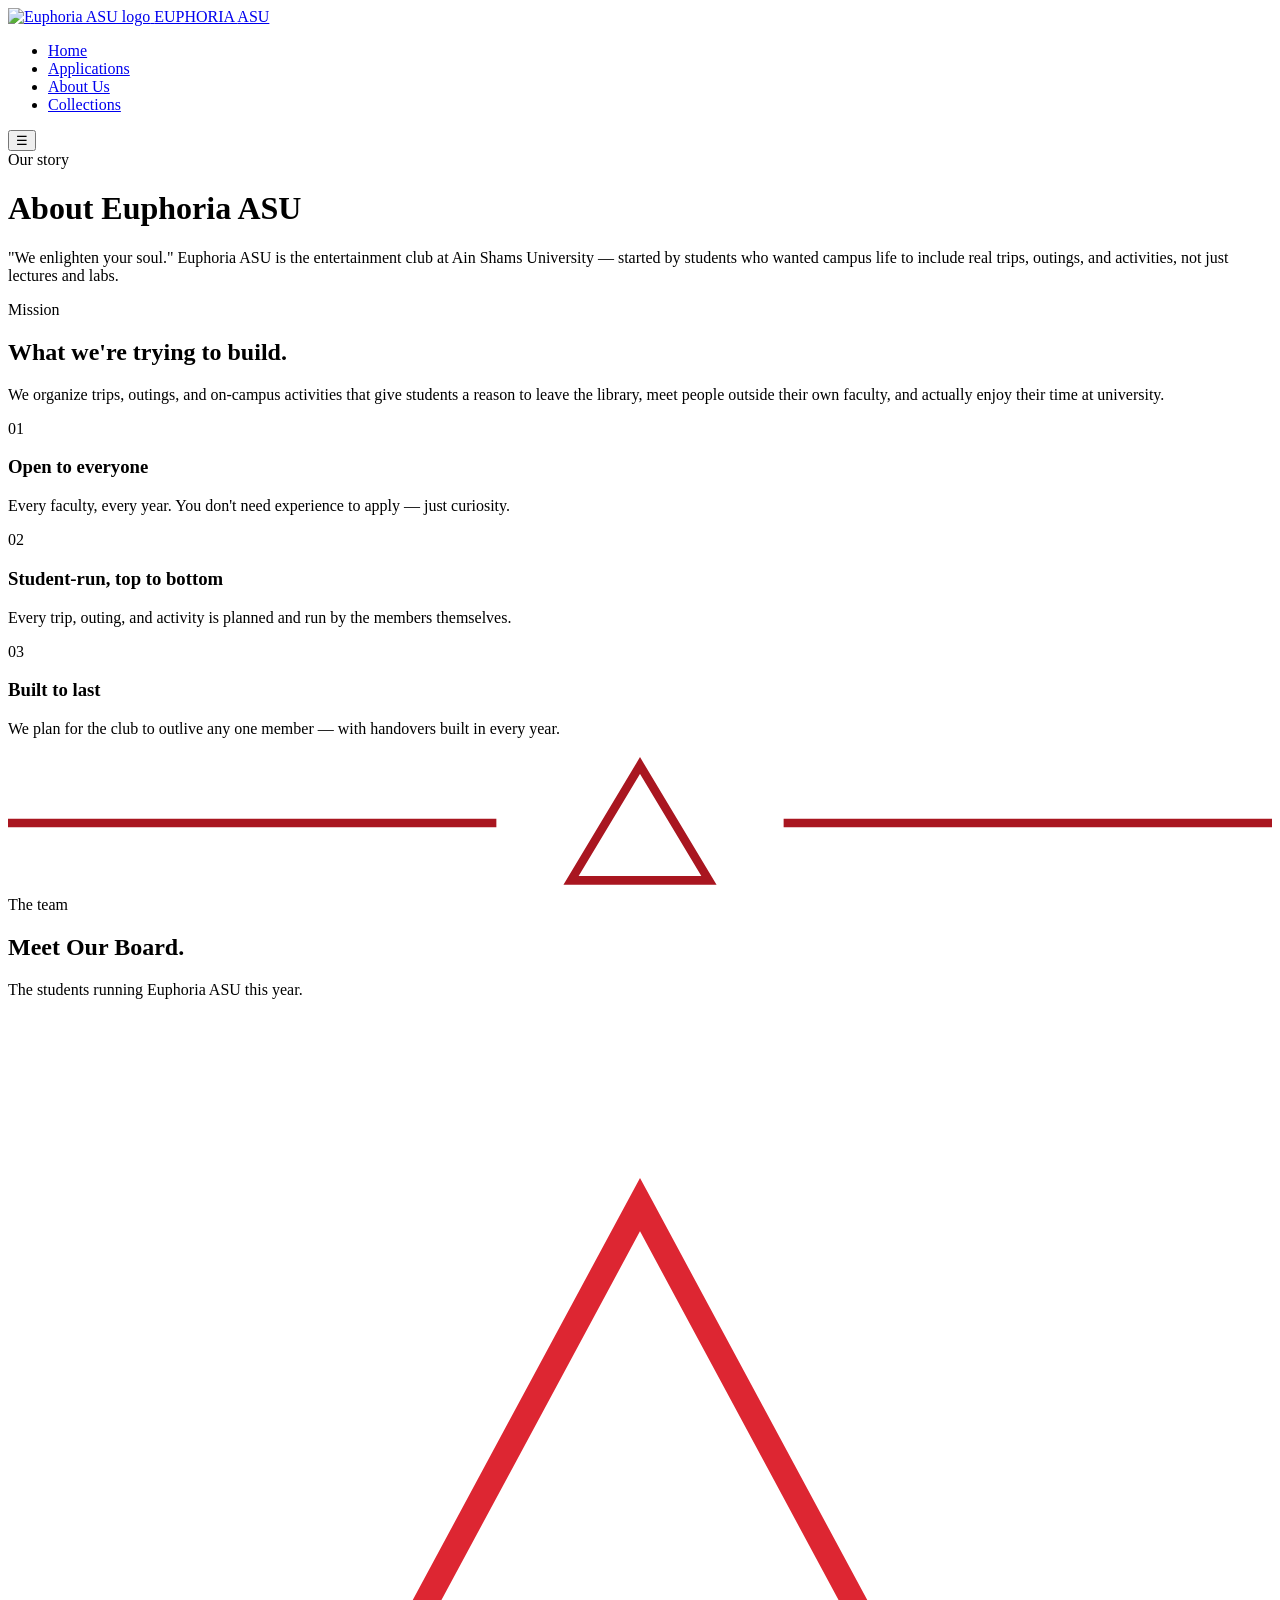
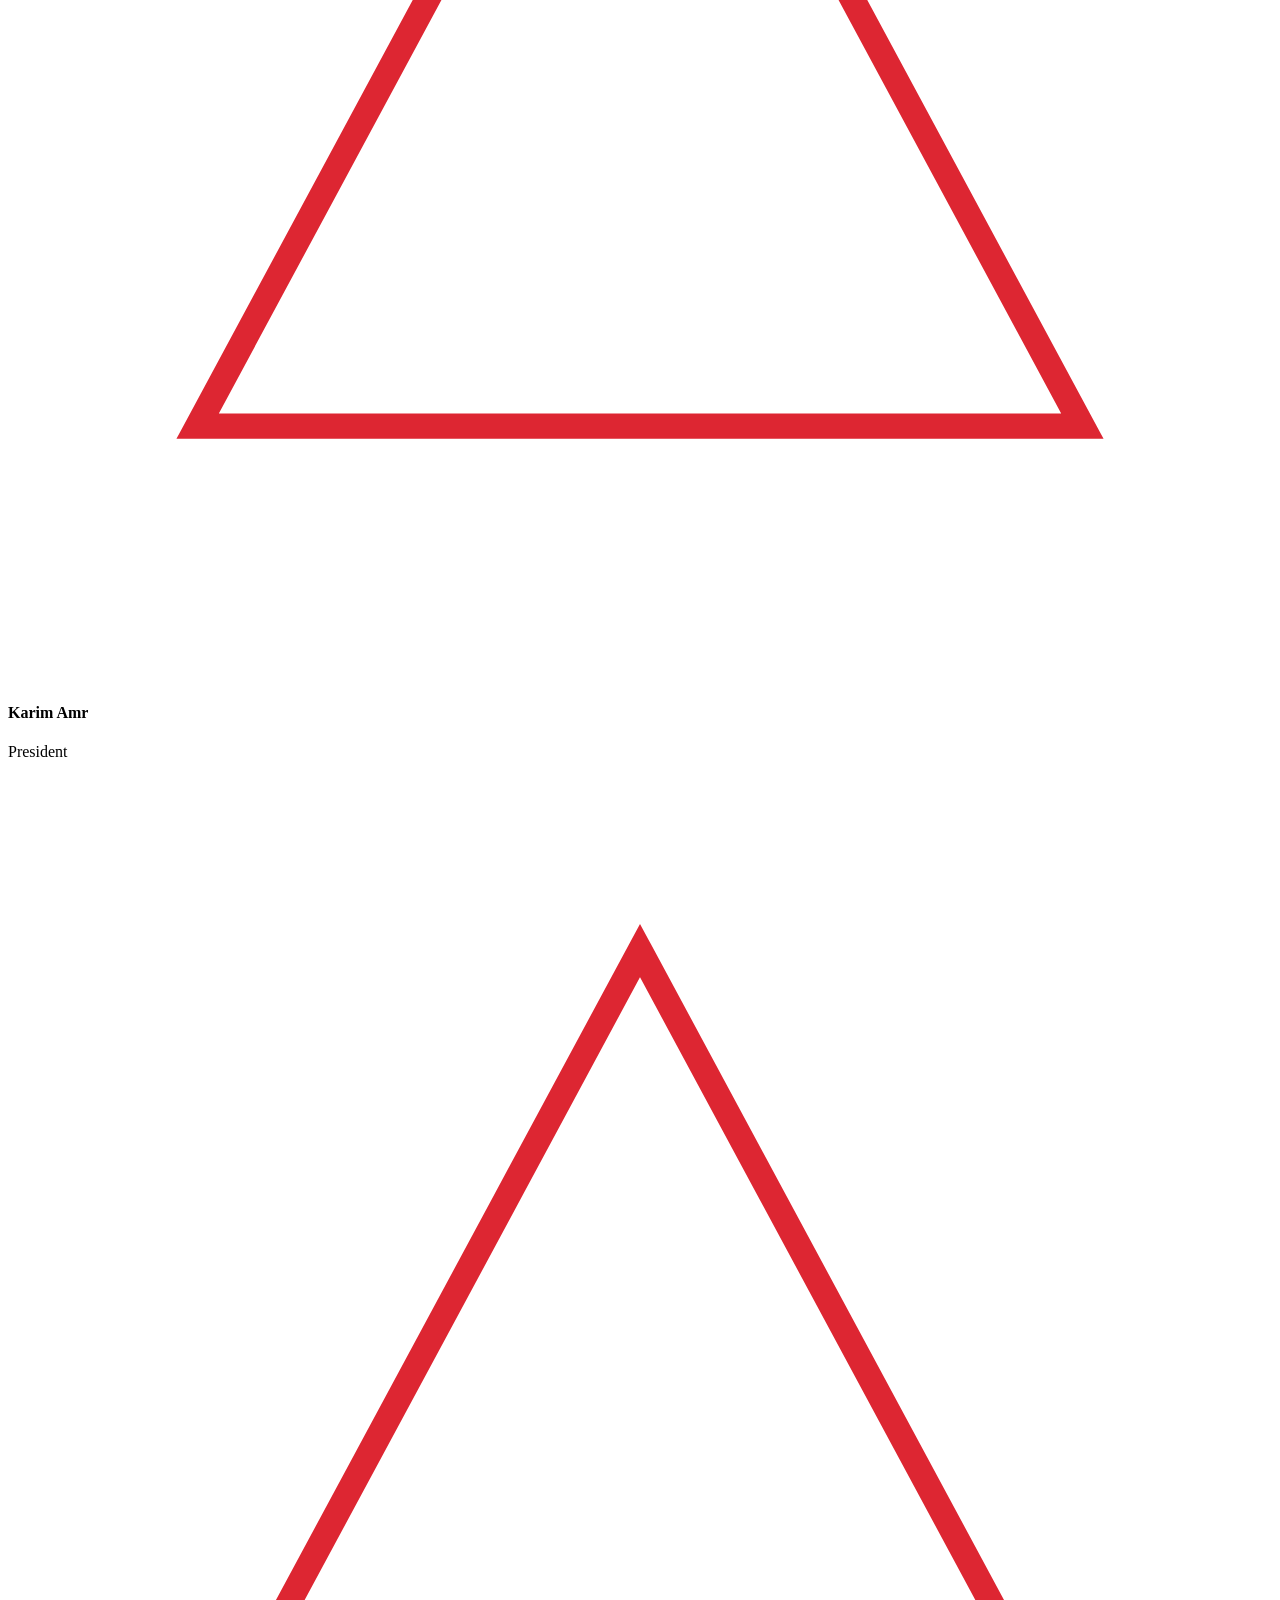
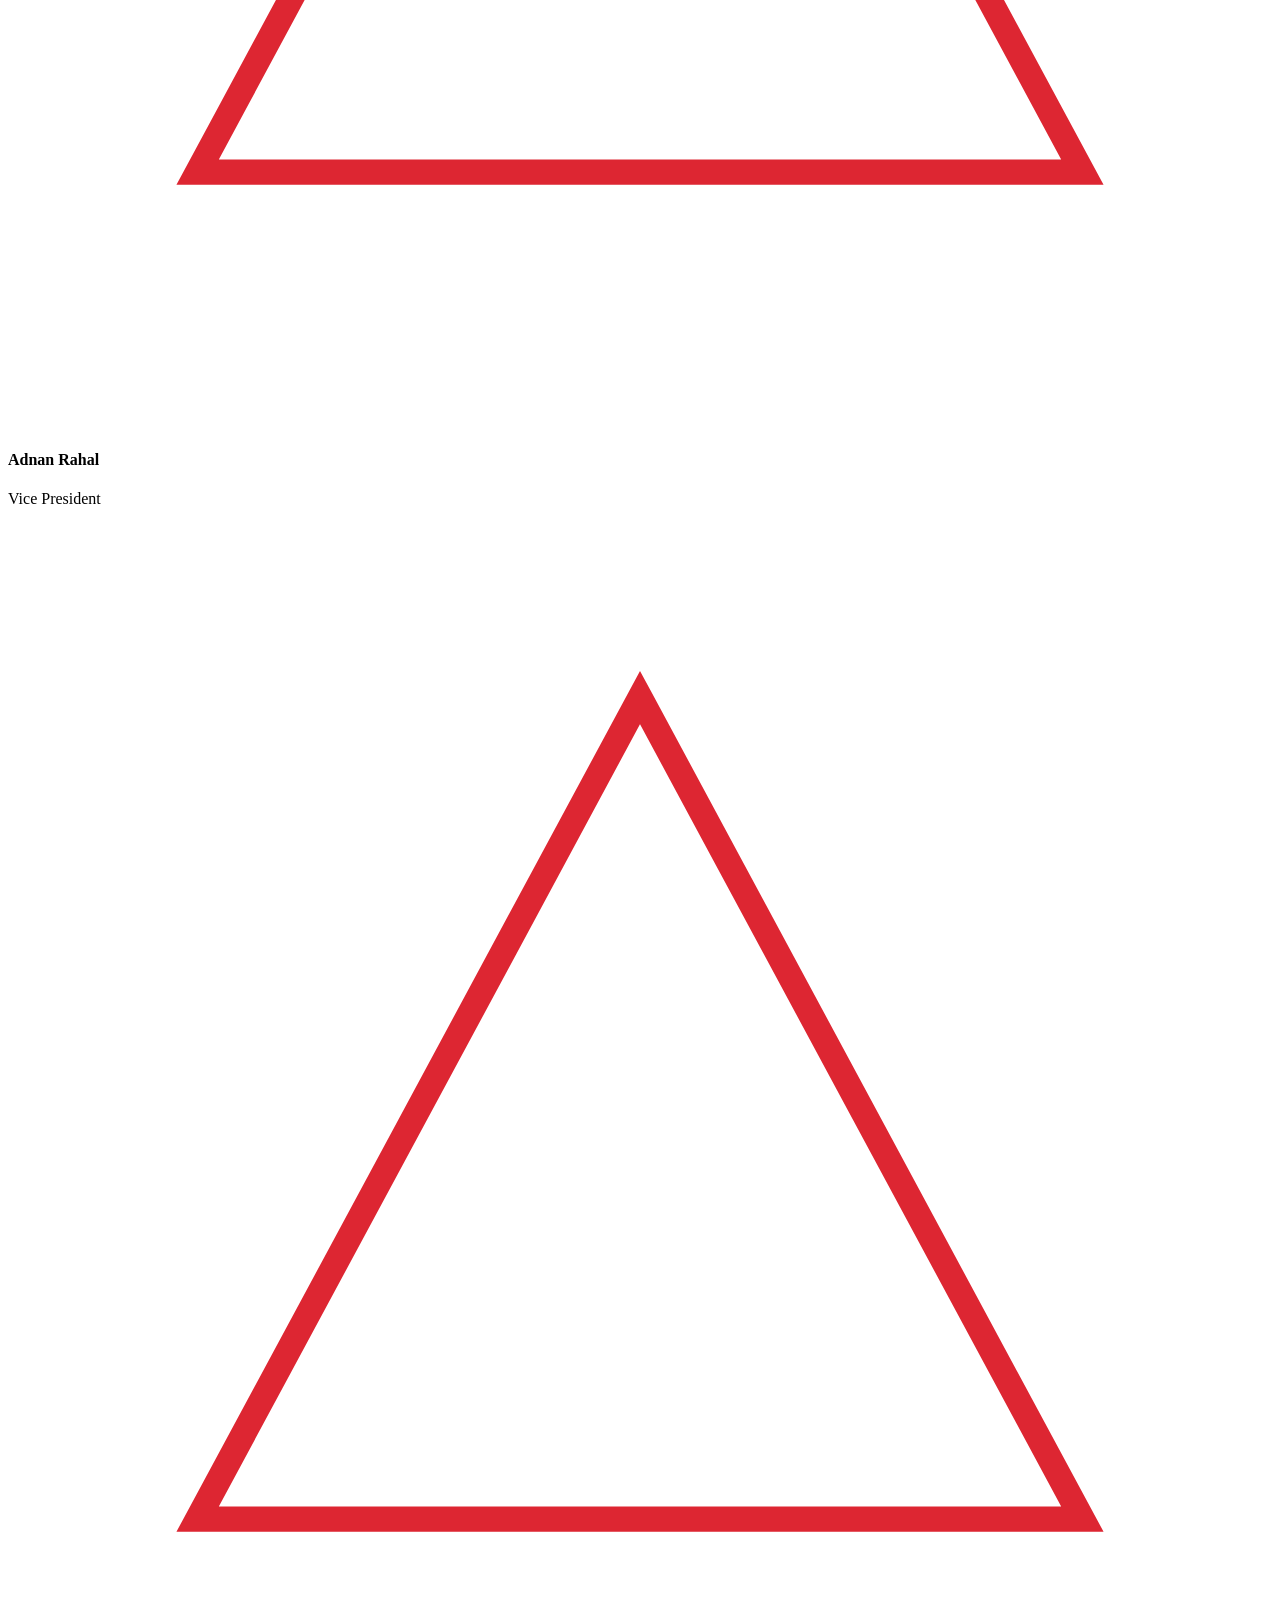
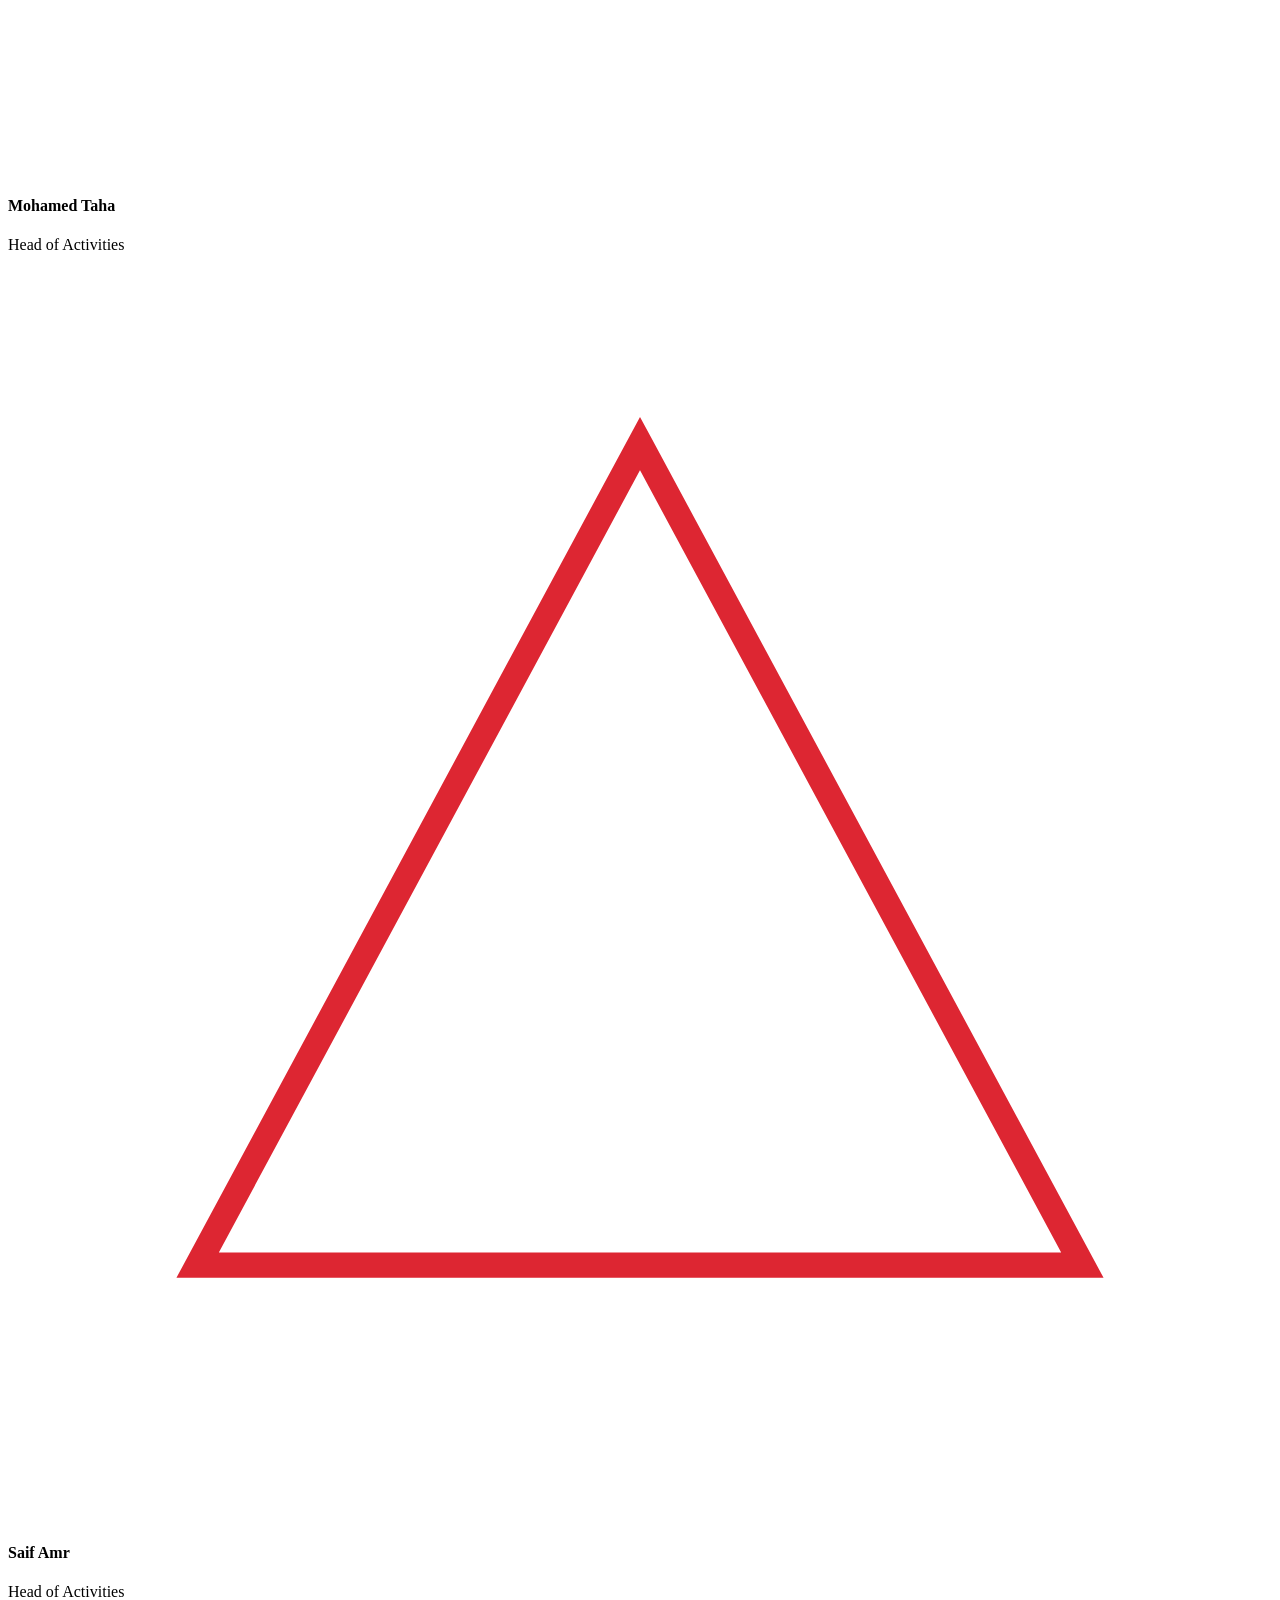
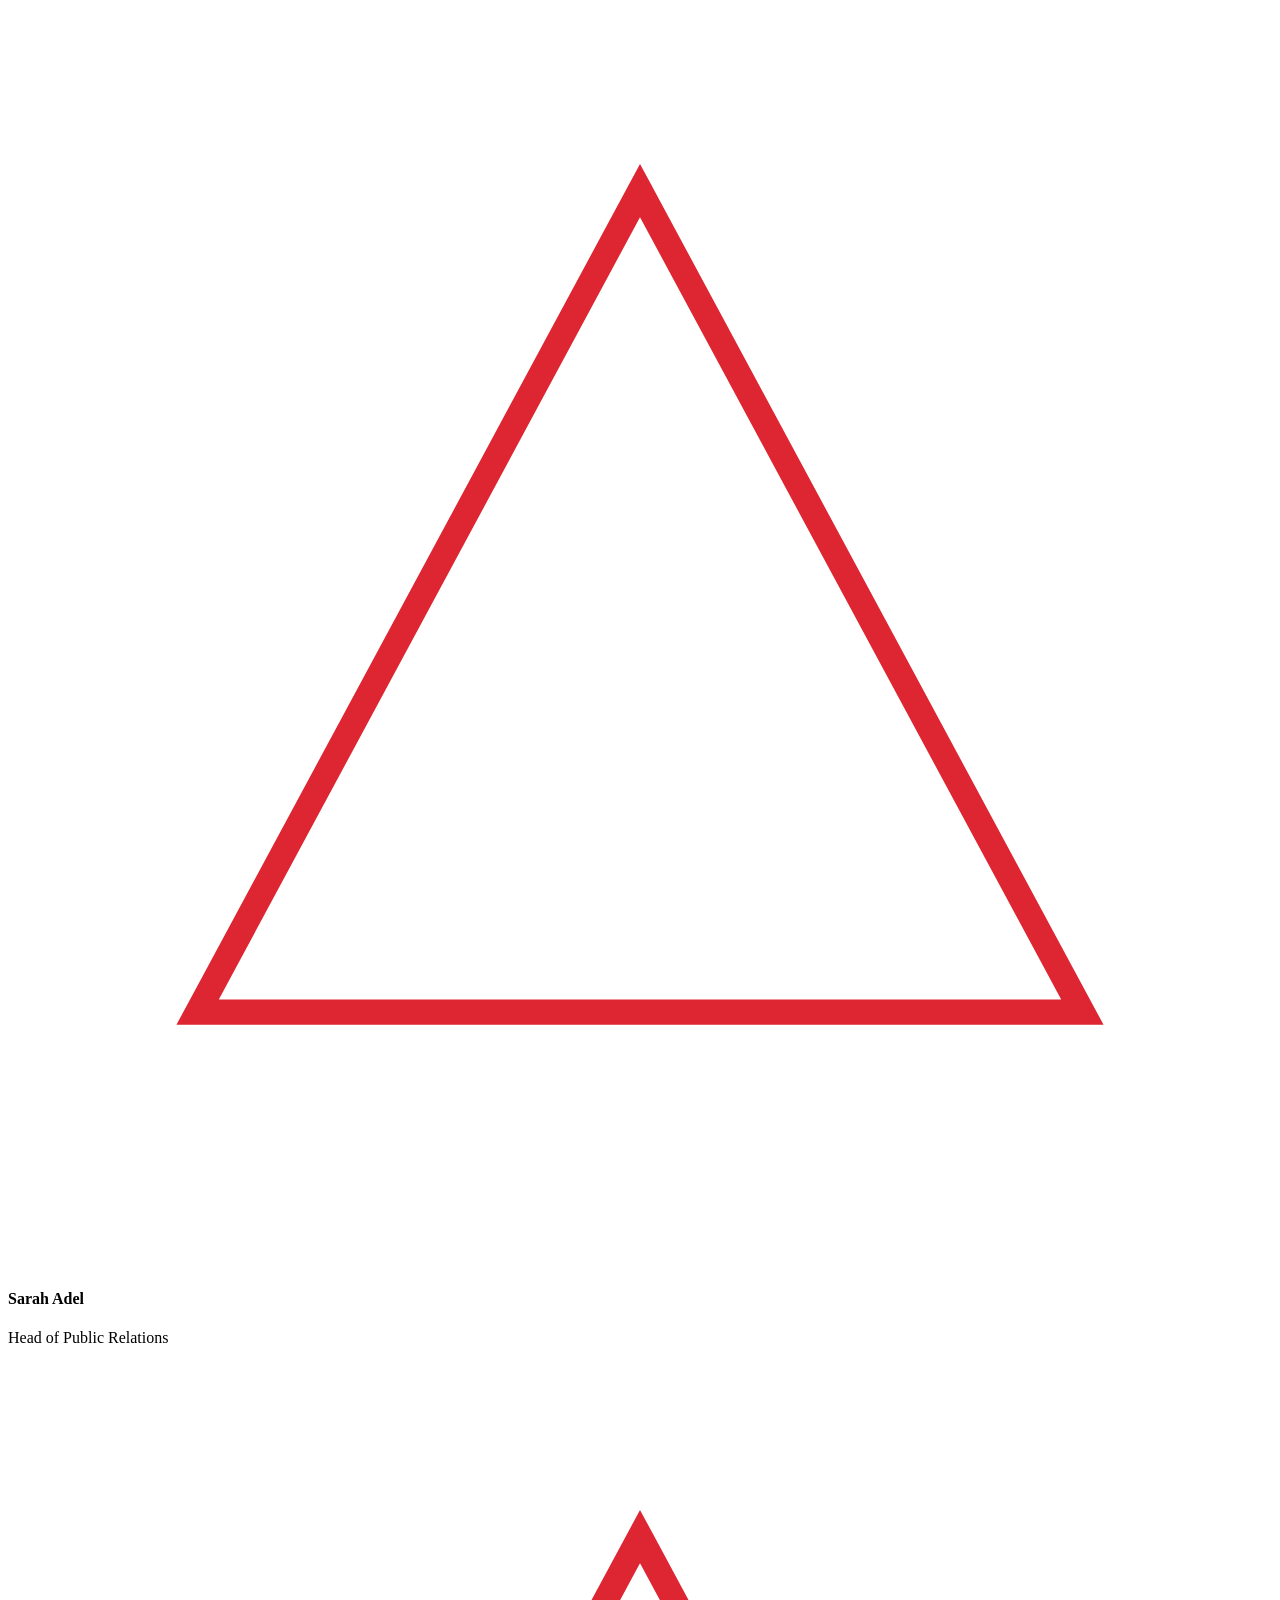
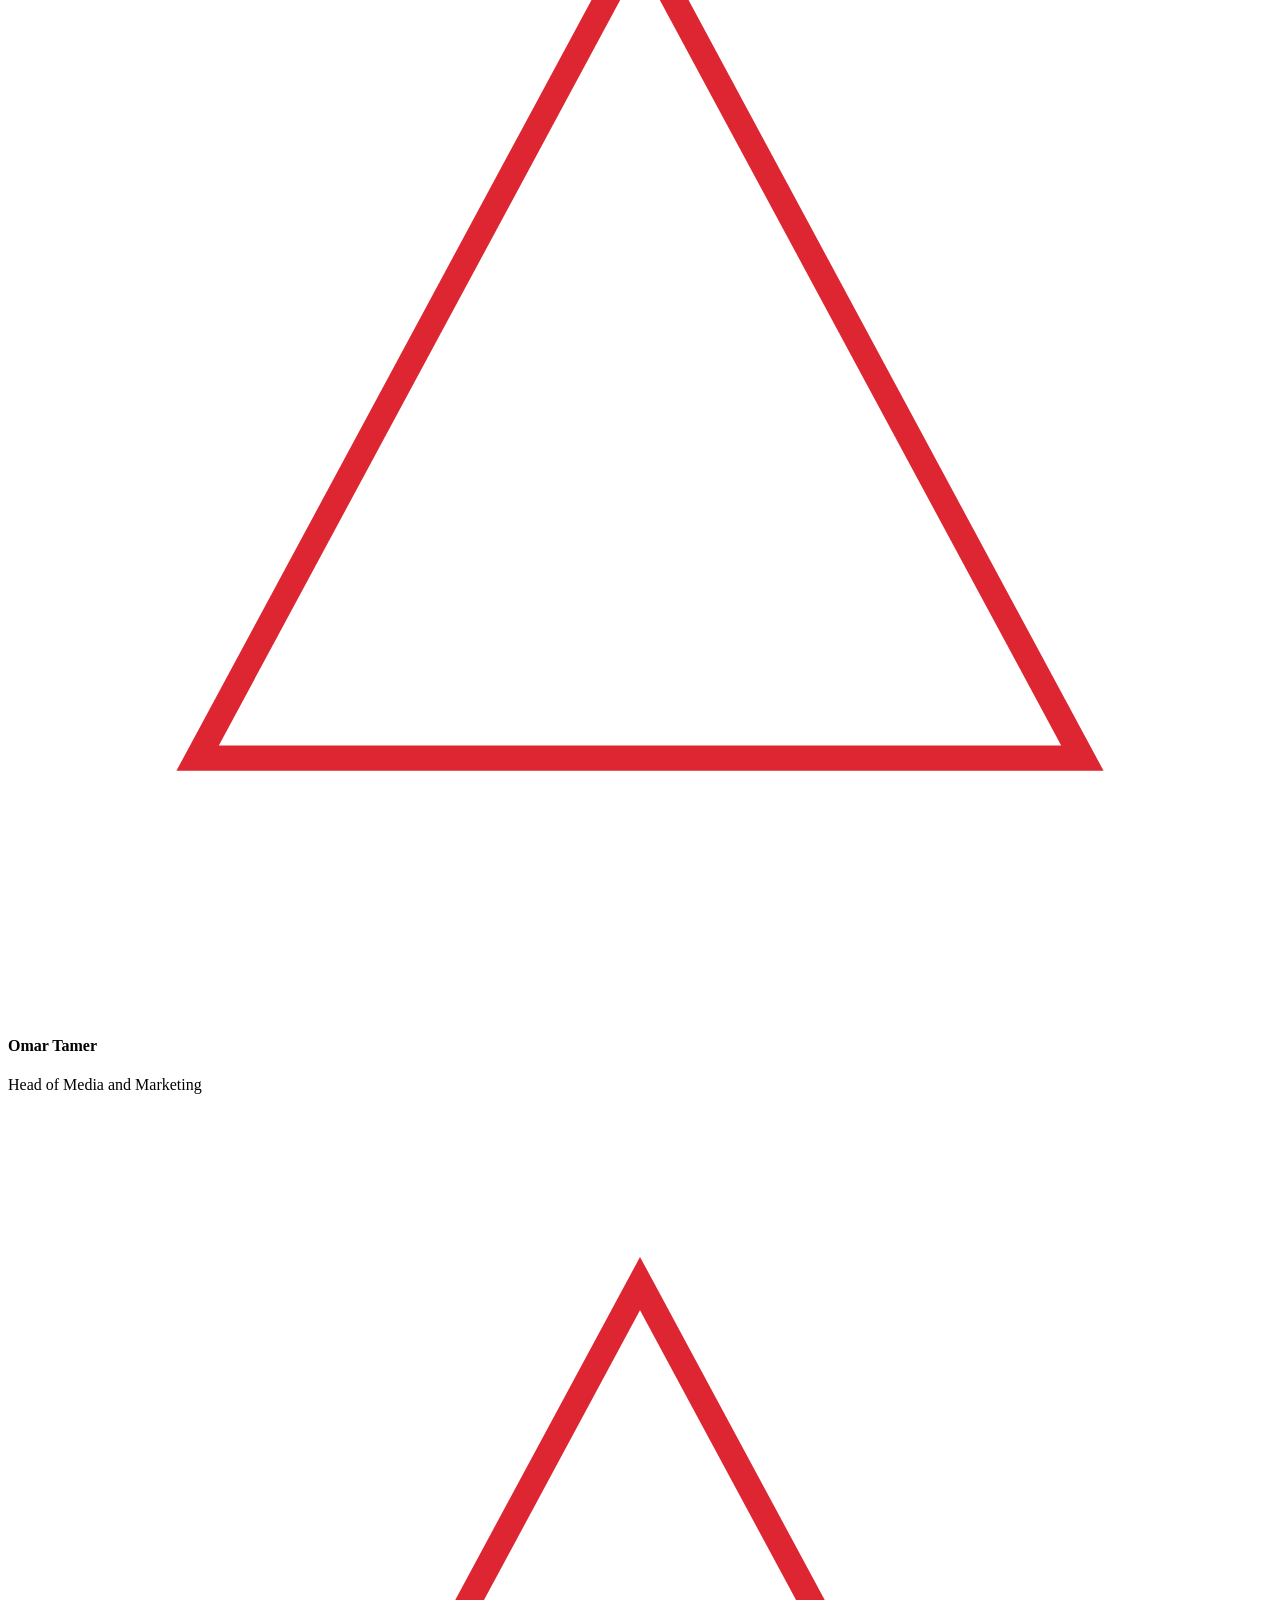
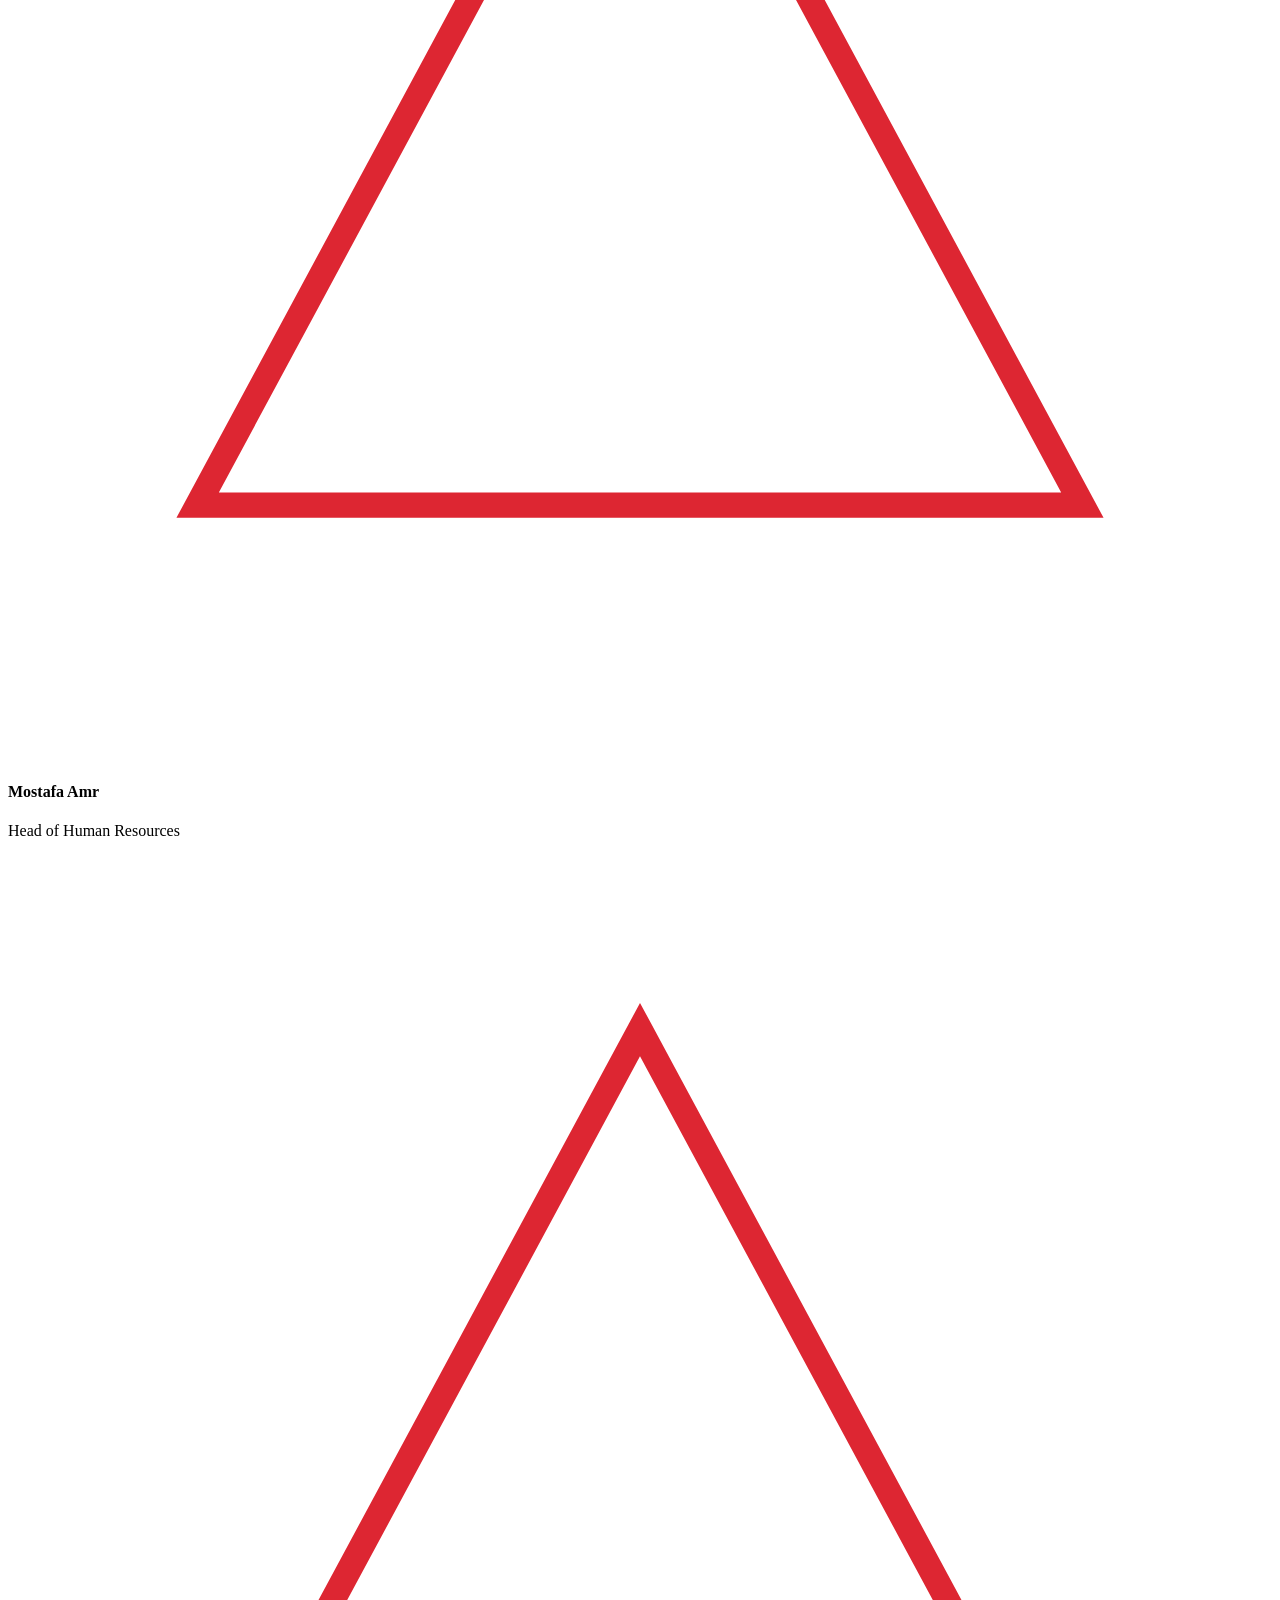
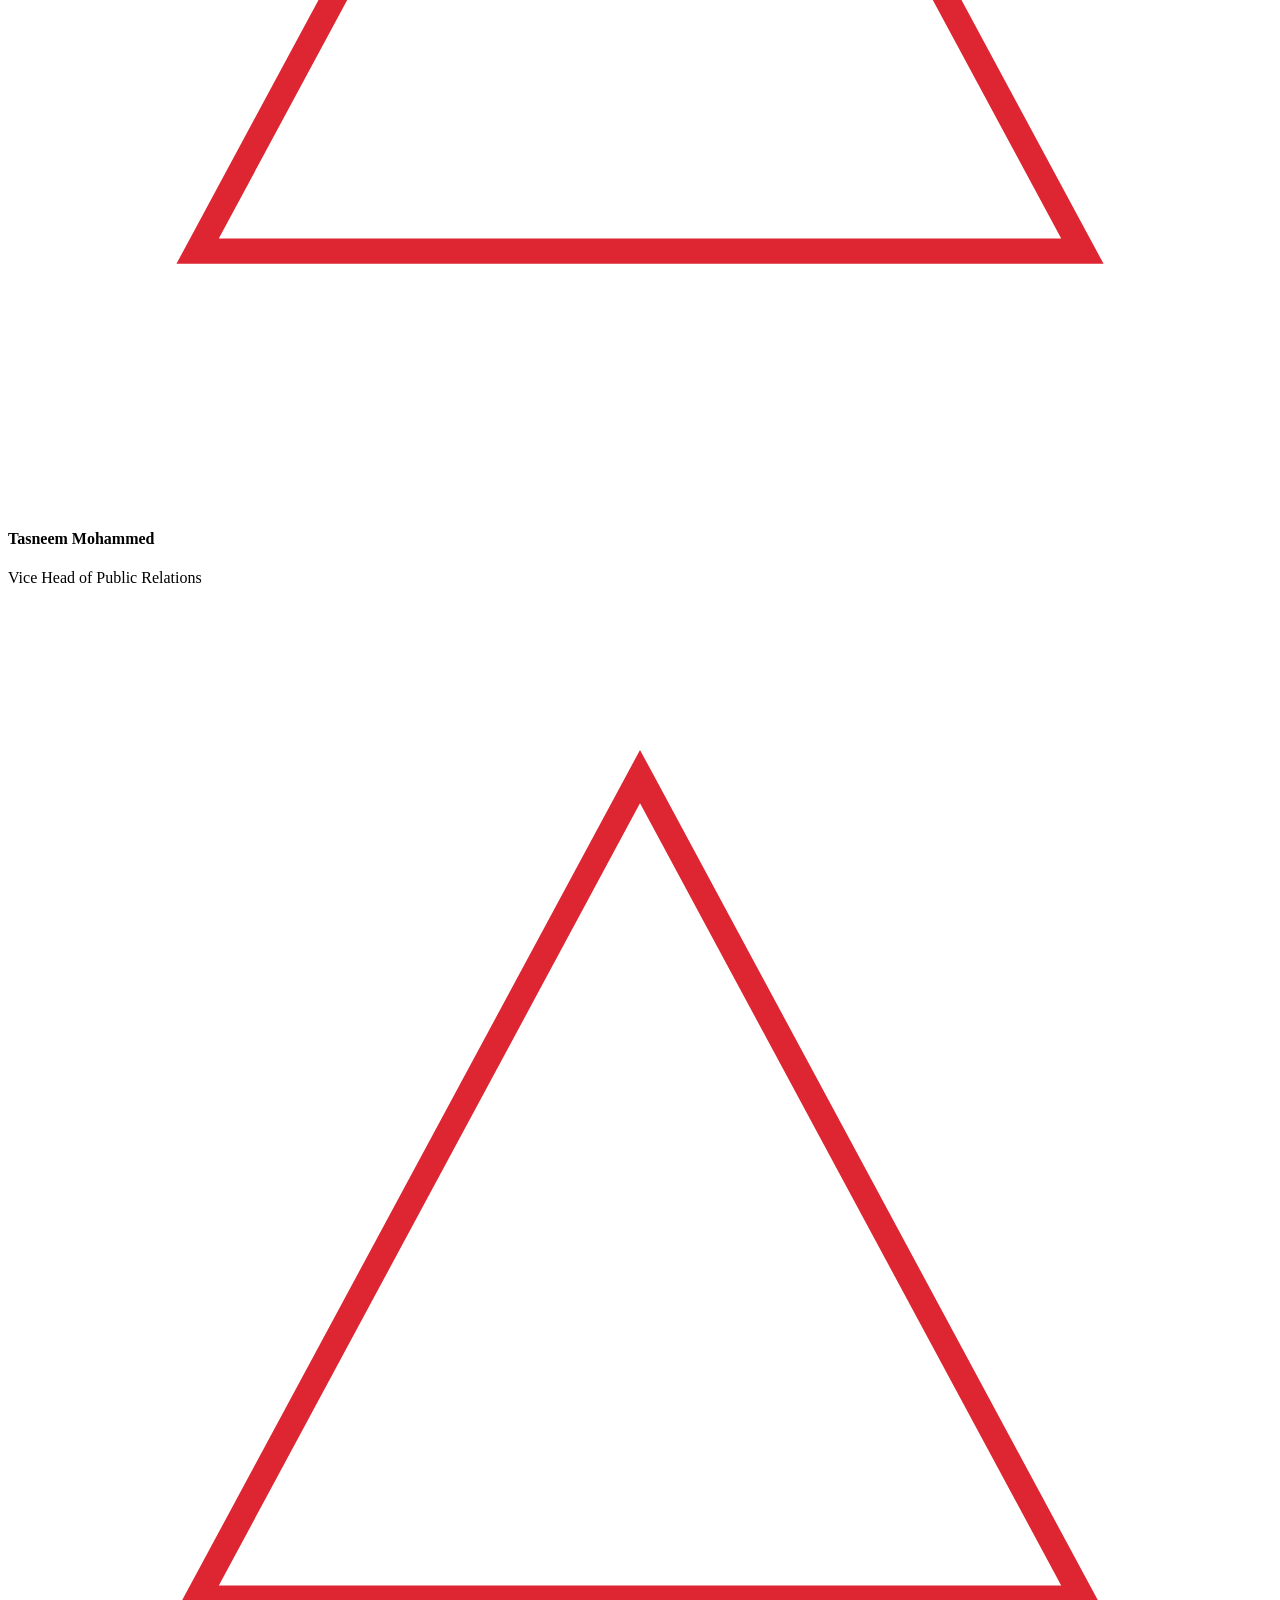
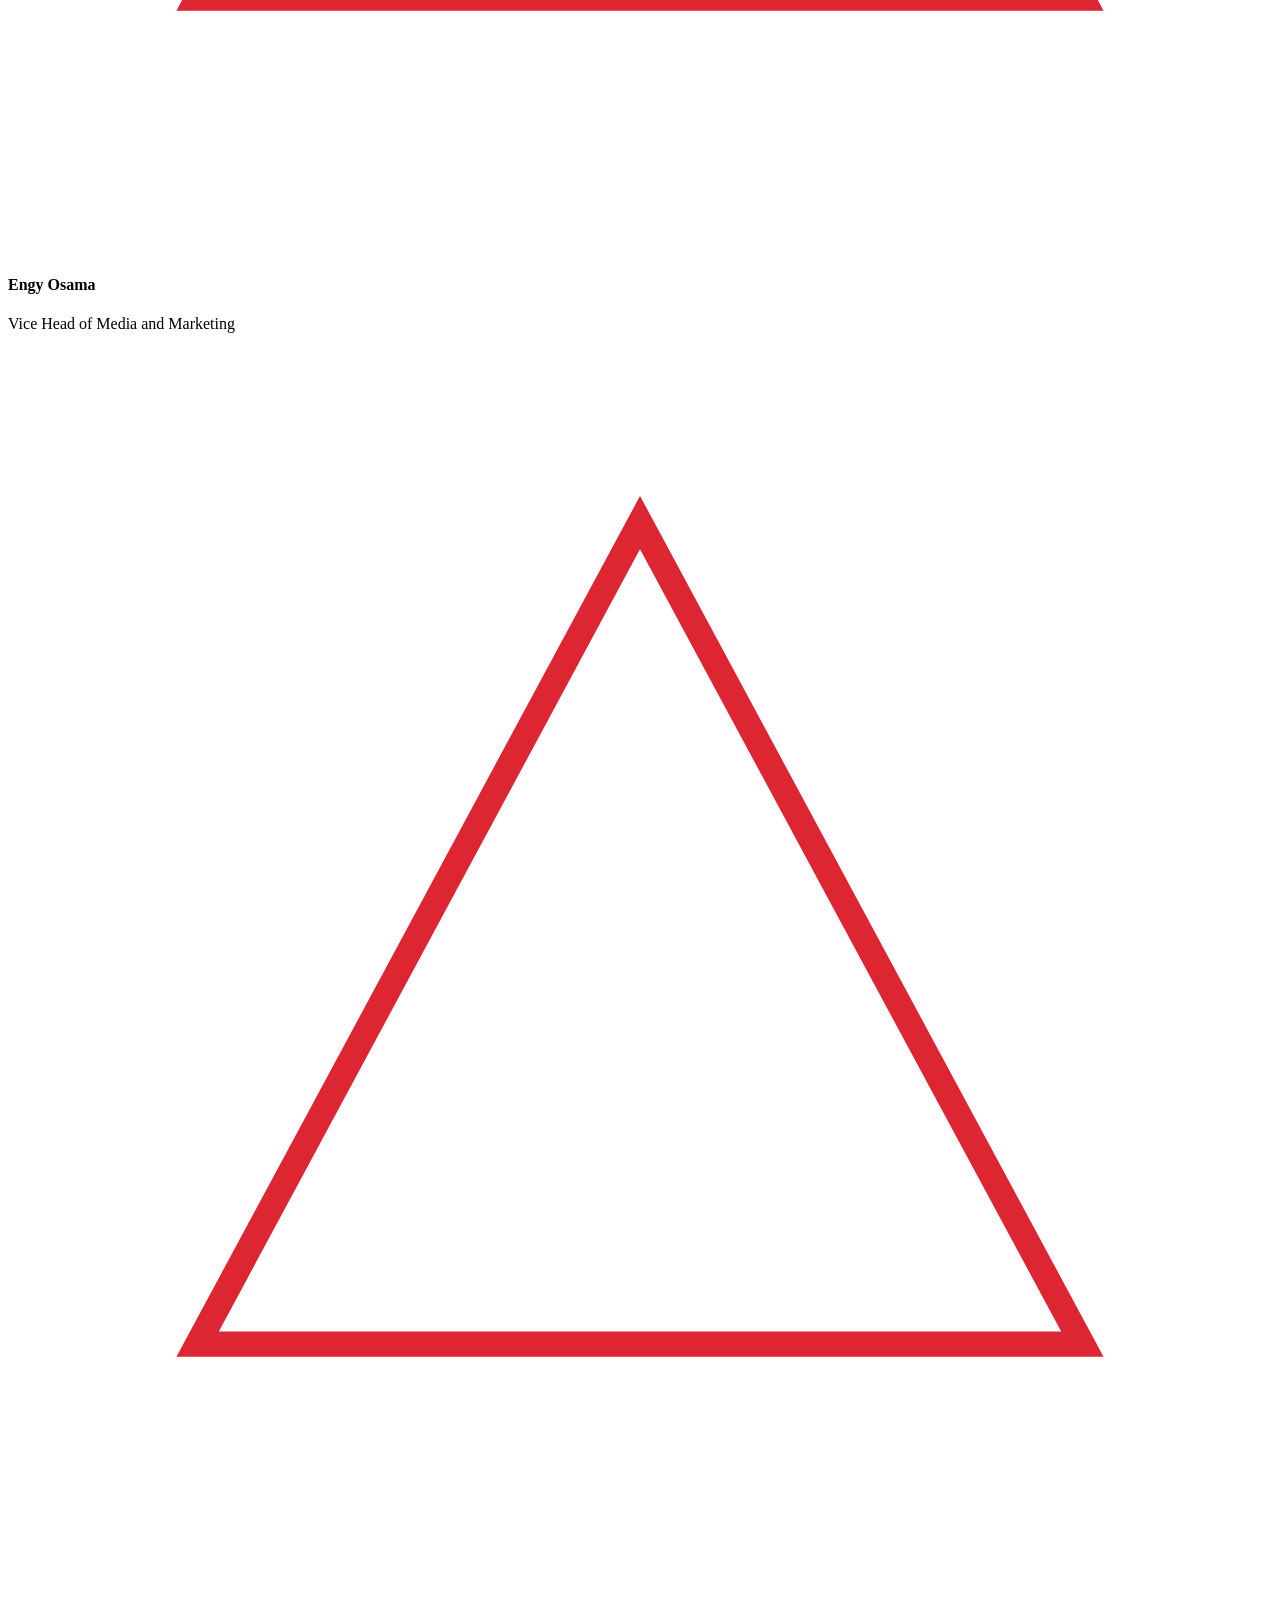
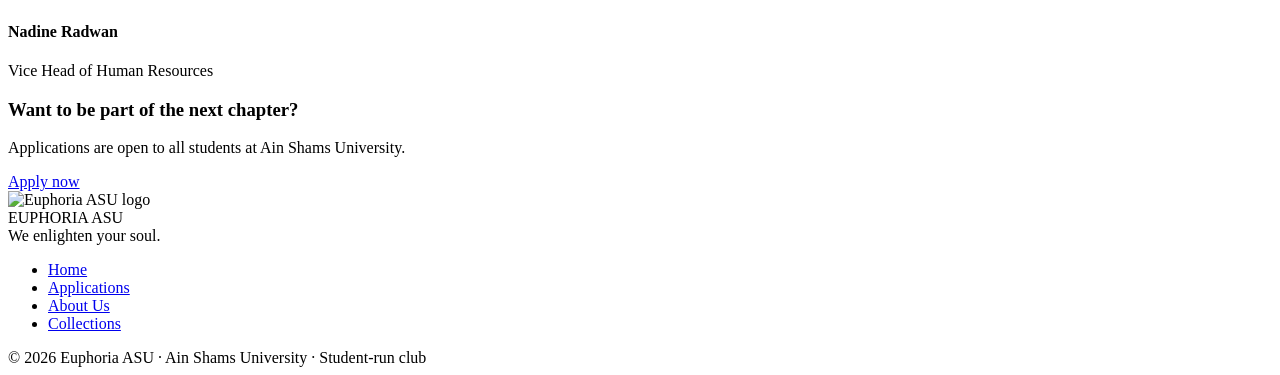
==== commit a8aab1a4: "Add files via upload" ====
--- a/about.html
+++ b/about.html
@@ -46,6 +46,9 @@
       <h2>What we're trying to build.</h2>
       <p>We organize trips, outings, and on-campus activities that give students a reason to leave the library, meet people outside their own faculty, and actually enjoy their time at university.</p>
     </div>
+    <div class="section-media reveal reveal-img">
+      <div class="media-bg" style="background-image:url('assets/sections/about.jpg')"></div>
+    </div>
     <div class="grid-3">
       <div class="cell reveal">
         <span class="num">01</span>
@@ -158,7 +161,7 @@
 
 <section class="block">
   <div class="wrap">
-    <div class="banner reveal">
+    <div class="banner reveal" style="background-image:url('assets/sections/cta.jpg')">
       <div>
         <h3>Want to be part of the next chapter?</h3>
         <p>Applications are open to all students at Ain Shams University.</p>
